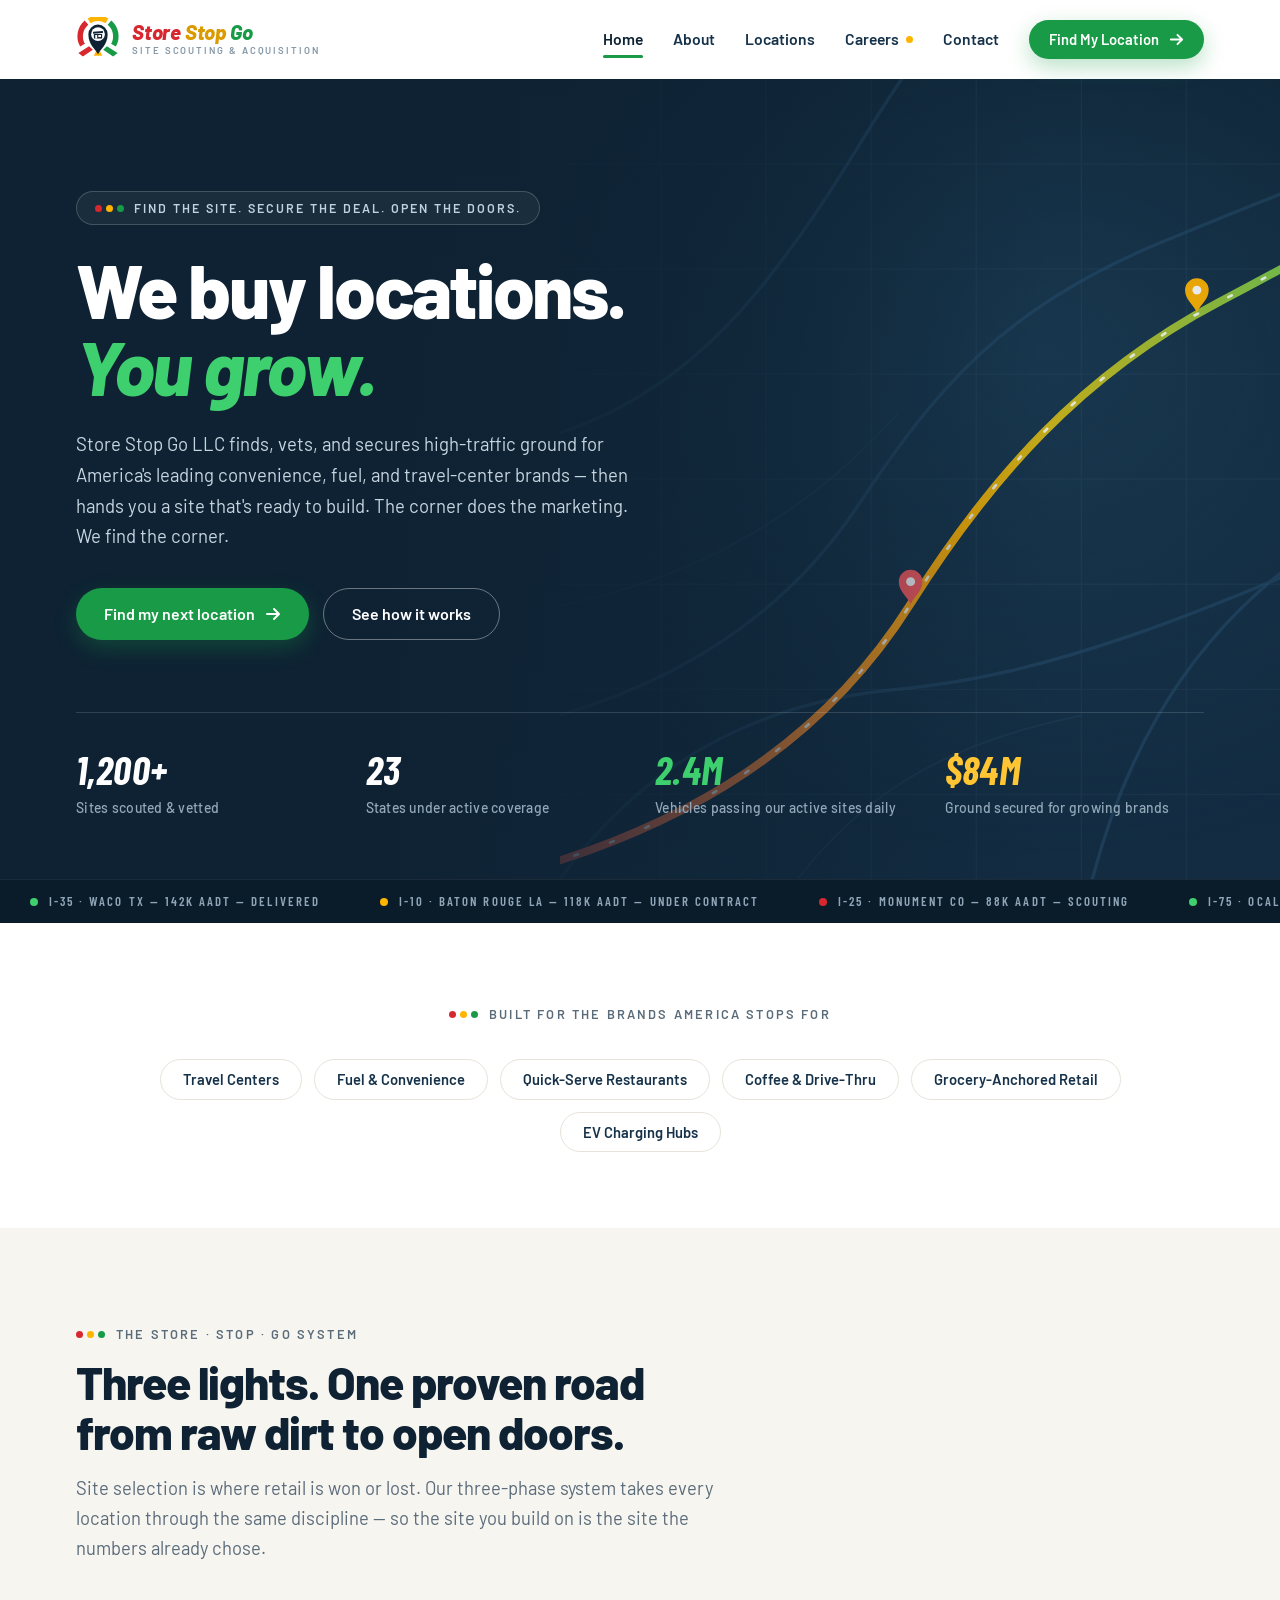
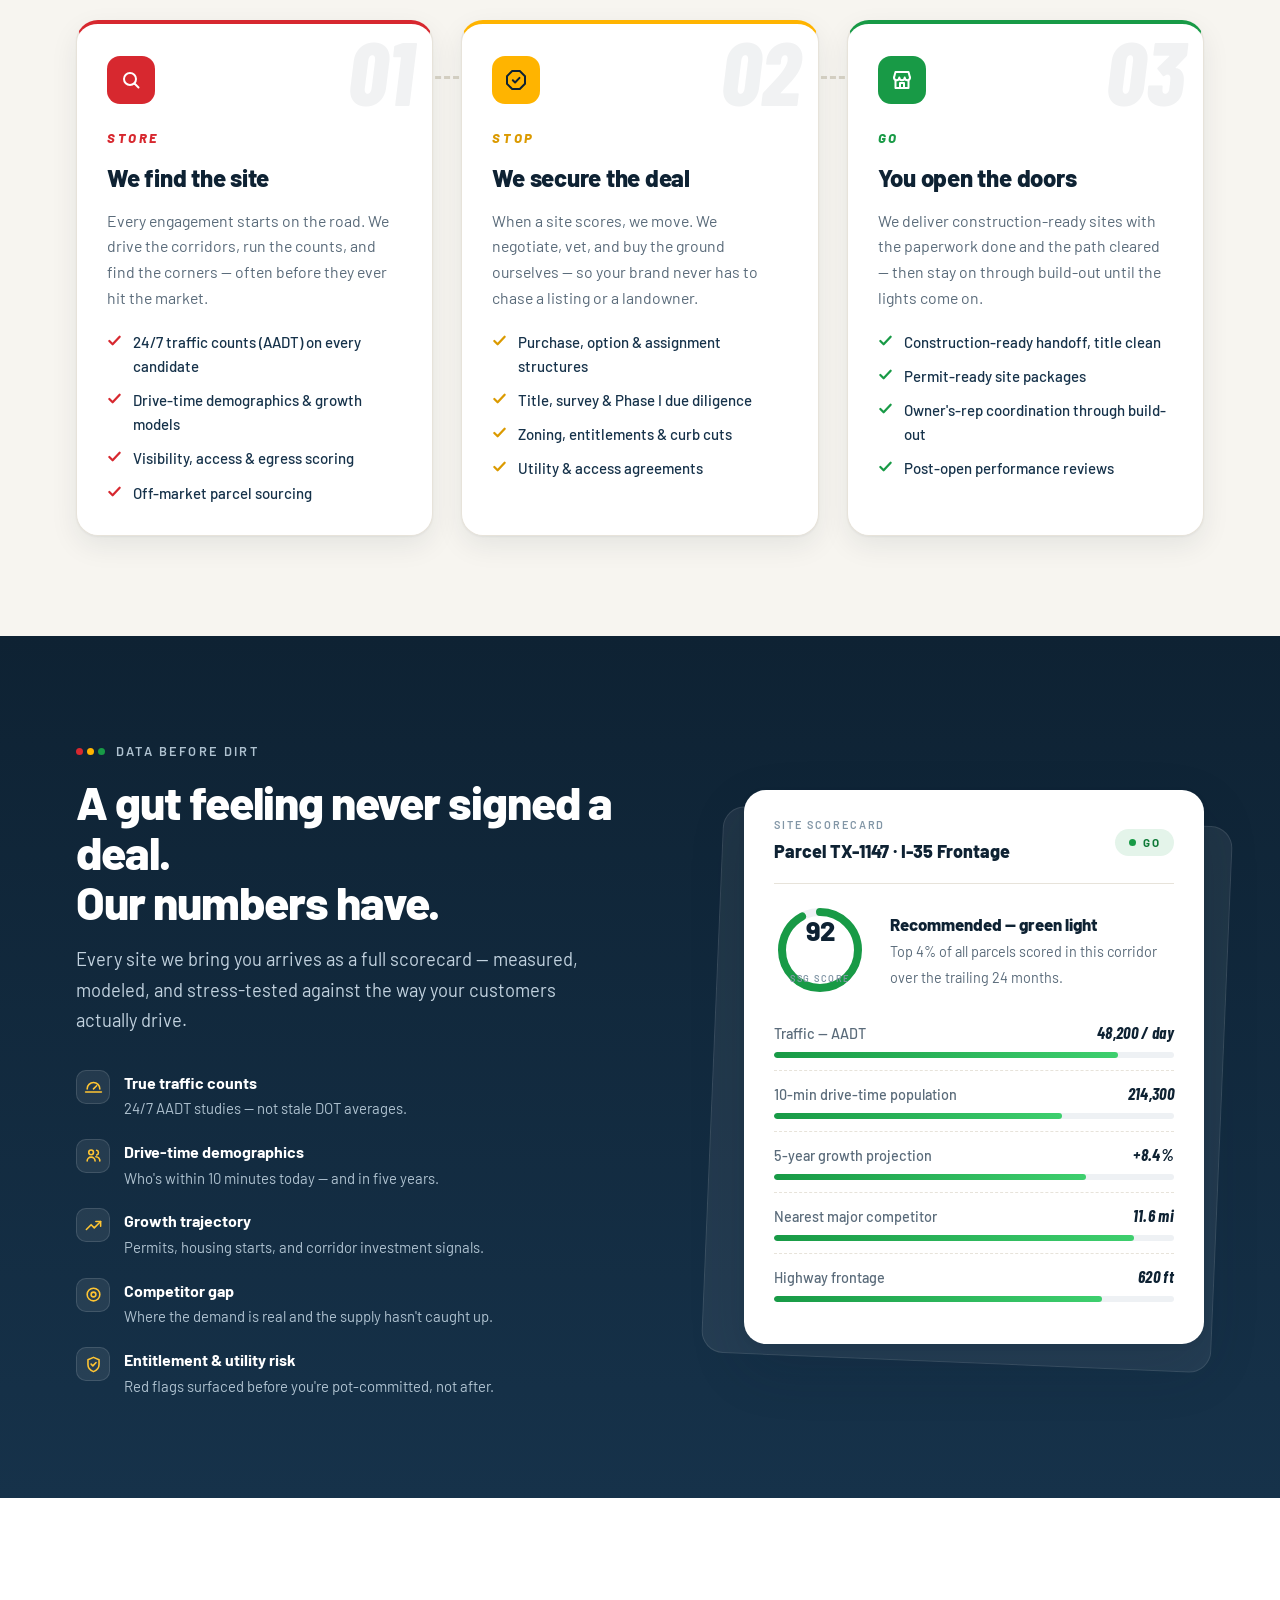
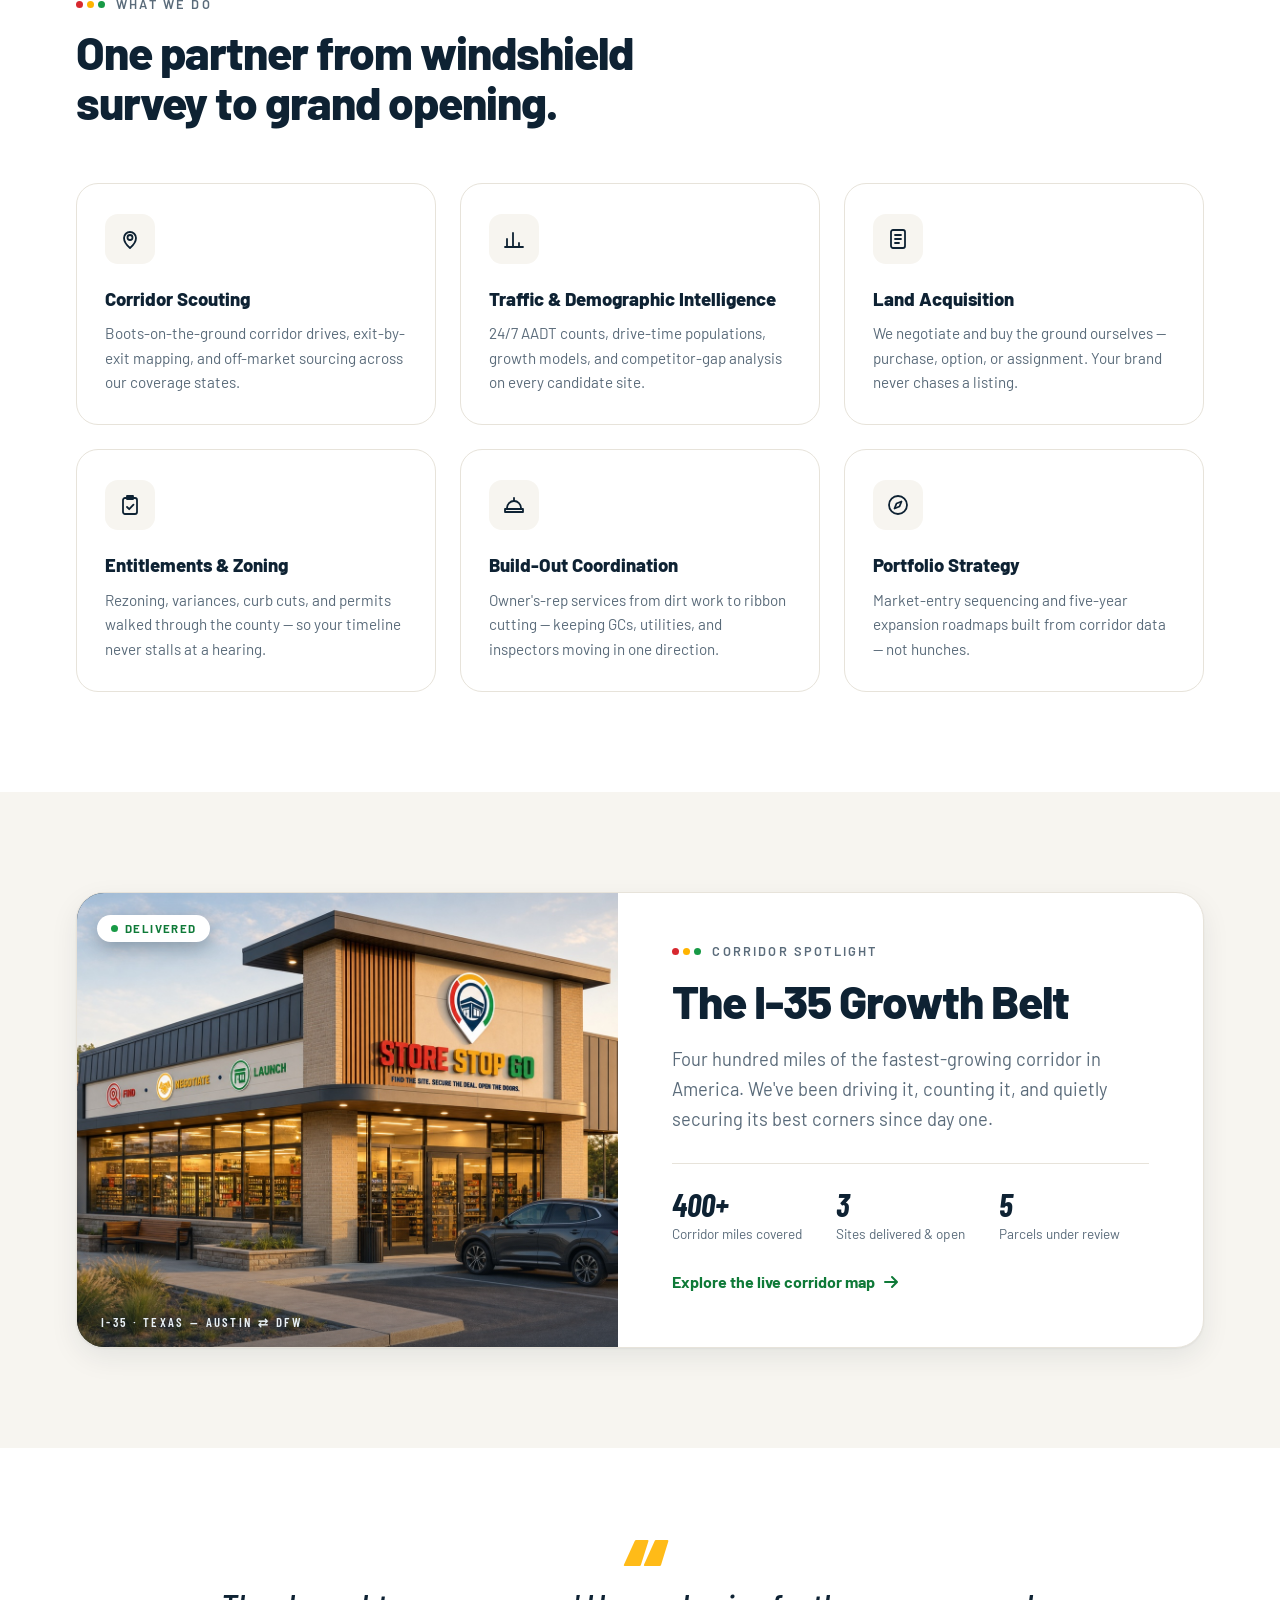
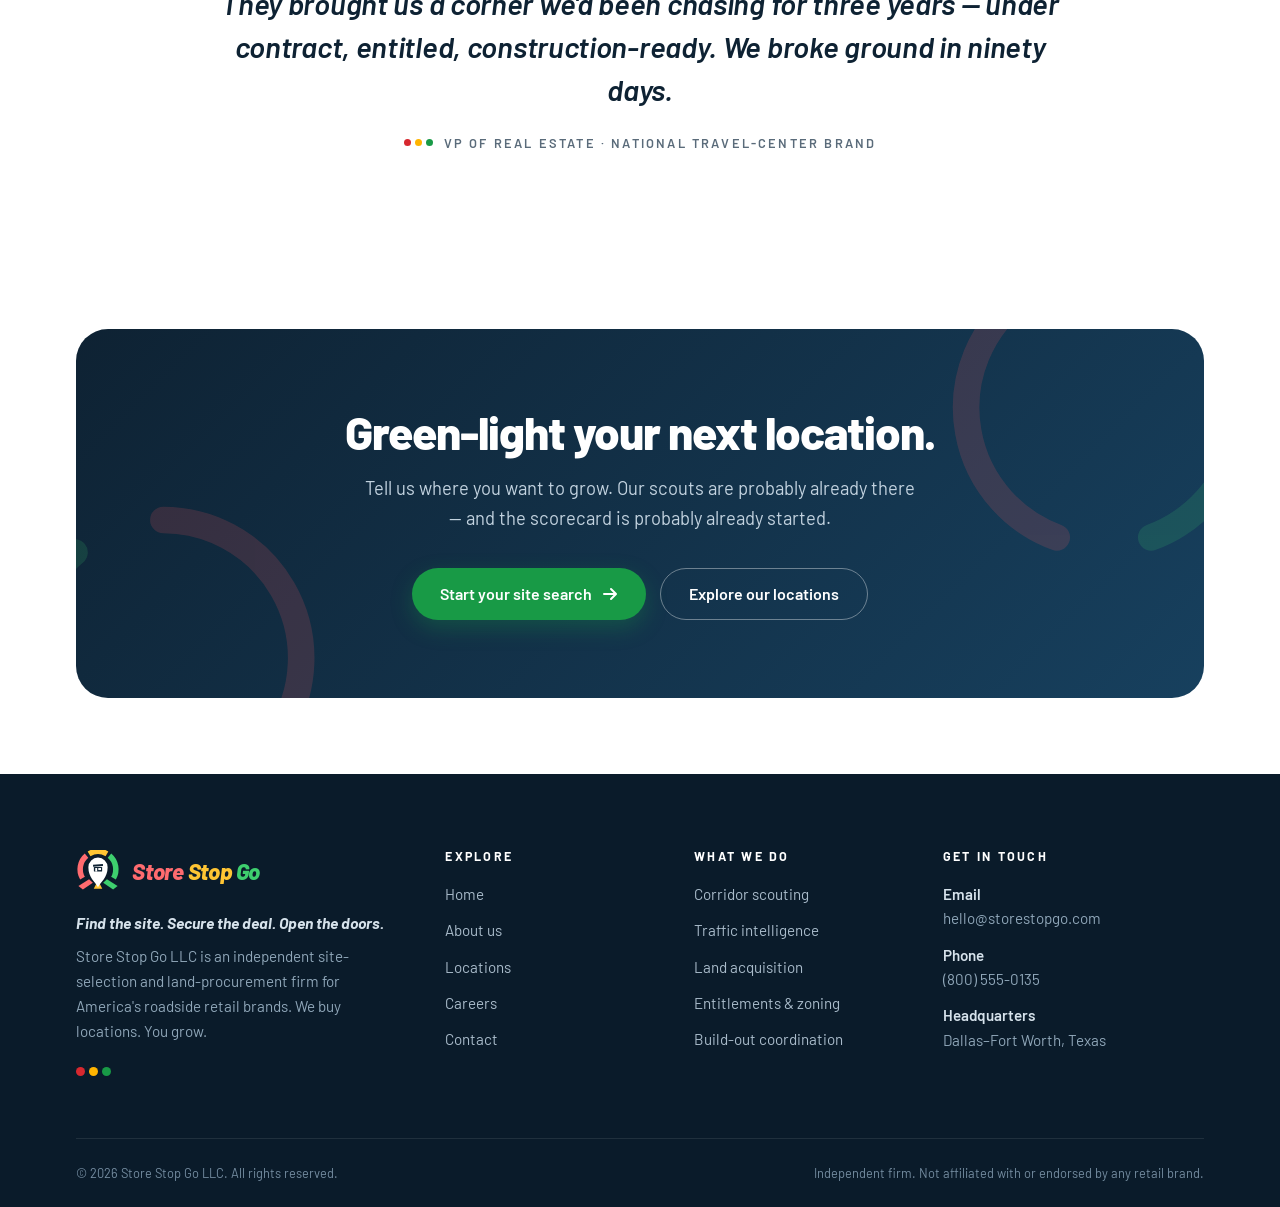
==== index.html @ 3fd63728 "Initial site: Store Stop Go LLC — five-page marketing site Landing, About, Careers, Locations (Leafl" ====
<!DOCTYPE html>
<html lang="en">
<head>
<meta charset="UTF-8">
<meta name="viewport" content="width=device-width, initial-scale=1.0">
<title>Store Stop Go LLC — We Buy Locations. You Grow.</title>
<meta name="description" content="Store Stop Go LLC is an independent site-selection and land-procurement firm for America's roadside retail brands. We scout corridors, count the traffic, secure the ground, and deliver locations ready to grow.">
<link rel="icon" href='data:image/svg+xml,<svg xmlns="http://www.w3.org/2000/svg" viewBox="0 0 64 64"><path d="M15.3 8.1A26 26 0 0 0 23.1 52.4" fill="none" stroke="%23D7282F" stroke-width="8" stroke-linecap="round"/><path d="M19 5.5A26 26 0 0 1 45 5.5" fill="none" stroke="%23FFB400" stroke-width="8" stroke-linecap="round"/><path d="M48.7 8.1A26 26 0 0 1 40.9 52.4" fill="none" stroke="%23189A46" stroke-width="8" stroke-linecap="round"/><path d="M32 56C27 47 18.5 40.5 18.5 27.5A13.5 13.5 0 1 1 45.5 27.5C45.5 40.5 37 47 32 56Z" fill="%230E2233"/></svg>'>
<link rel="apple-touch-icon" href="assets/apple-touch-icon.png">
<link rel="preconnect" href="https://fonts.googleapis.com">
<link rel="preconnect" href="https://fonts.gstatic.com" crossorigin>
<link href="https://fonts.googleapis.com/css2?family=Barlow:ital,wght@0,400;0,500;0,600;0,700;0,800;0,900;1,700;1,800&family=Barlow+Condensed:ital,wght@0,500;0,600;0,700;1,700;1,800&display=swap" rel="stylesheet">
<link rel="stylesheet" href="css/style.css">
<script src="js/main.js" defer></script>
</head>
<body>
<a class="skip" href="#main">Skip to content</a>

<header class="site-head">
  <div class="wrap nav">
    <a class="brand" href="index.html" aria-label="Store Stop Go LLC — home">
      <svg class="logo-mark" viewBox="0 0 64 64" aria-hidden="true">
        <path d="M3.5 52.5 19 42.5 24.5 47.8 10 57.5Z" fill="#D7282F"/>
        <path d="M25.8 56.5 32 44 38.2 56.5Z" fill="#FFB400"/>
        <path d="M60.5 52.5 45 42.5 39.5 47.8 54 57.5Z" fill="#189A46"/>
        <path d="M15.3 8.1A26 26 0 0 0 9.5 41" fill="none" stroke="#D7282F" stroke-width="8"/>
        <path d="M19 5.5A26 26 0 0 1 45 5.5" fill="none" stroke="#FFB400" stroke-width="8"/>
        <path d="M48.7 8.1A26 26 0 0 1 54.5 41" fill="none" stroke="#189A46" stroke-width="8"/>
        <path d="M32 54C28 46 18 40.5 18 25A14 14 0 1 1 46 25C46 40.5 36 46 32 54Z" fill="#0E2233"/>
        <circle cx="32" cy="25" r="10" fill="#fff"/>
        <path d="M24.8 21.6 39.2 20.2 39.2 23.2 24.8 24.4Z" fill="#0E2233"/>
        <rect x="26" y="24.8" width="12" height="6.4" rx=".8" fill="#0E2233"/>
        <rect x="28" y="26.2" width="2.8" height="5" fill="#fff"/>
        <rect x="32.4" y="26.2" width="4" height="3" fill="#fff"/>
      </svg>
      <span class="brand-name">
        <em><span class="w-store">Store</span> <span class="w-stop">Stop</span> <span class="w-go">Go</span></em>
        <small>Site Scouting &amp; Acquisition</small>
      </span>
    </a>
    <nav class="nav-links" aria-label="Primary">
      <a href="index.html" aria-current="page">Home</a>
      <a href="about.html">About</a>
      <a href="locations.html">Locations</a>
      <a href="careers.html">Careers<span class="dot-hiring" title="Now hiring"></span></a>
      <a href="contact.html">Contact</a>
    </nav>
    <a class="btn btn--sm nav-cta" href="contact.html">Find My Location
      <svg width="15" height="15" viewBox="0 0 16 16" fill="none" stroke="currentColor" stroke-width="2" stroke-linecap="round" stroke-linejoin="round" aria-hidden="true"><path d="M2 8h11M9 3l5 5-5 5"/></svg>
    </a>
    <button class="nav-burger" aria-label="Menu" aria-expanded="false"><span></span><span></span><span></span></button>
  </div>
</header>

<main id="main">

  <!-- ======================= HERO ======================= -->
  <section class="hero">
    <svg class="hero-art" viewBox="0 0 760 640" aria-hidden="true" preserveAspectRatio="xMidYMid slice">
      <defs>
        <linearGradient id="route" x1="0" y1="1" x2="1" y2="0">
          <stop offset="0" stop-color="#FF5A60"/><stop offset=".5" stop-color="#FFB400"/><stop offset="1" stop-color="#3ECF6E"/>
        </linearGradient>
        <radialGradient id="glow" cx=".6" cy=".35" r=".6">
          <stop offset="0" stop-color="#24506E" stop-opacity=".85"/><stop offset="1" stop-color="#24506E" stop-opacity="0"/>
        </radialGradient>
        <g id="hpin">
          <path d="M0 0C-3.2-6.4-9-9.8-9-17A9 9 0 1 1 9-17C9-9.8 3.2-6.4 0 0Z"/>
          <circle cx="0" cy="-17" r="3.4" fill="#fff"/>
        </g>
      </defs>
      <rect width="760" height="640" fill="url(#glow)" opacity=".55"/>
      <g opacity=".07" stroke="#7FA4C0" stroke-width="1" fill="none">
        <path d="M80 0V640M160 0V640M240 0V640M320 0V640M400 0V640M480 0V640M560 0V640M640 0V640M720 0V640"/>
        <path d="M0 80H760M0 160H760M0 240H760M0 320H760M0 400H760M0 480H760M0 560H760"/>
      </g>
      <g stroke="#2A5273" stroke-width="2.5" fill="none" opacity=".5">
        <path d="M-20 520C150 500 250 430 310 340S420 190 540 140S690 80 780 55"/>
        <path d="M60 660C130 540 230 490 340 480S560 430 780 330"/>
        <path d="M-20 300C90 300 170 255 235 175S320 40 370 -20"/>
        <path d="M480 660C505 540 555 450 640 385S740 300 780 250"/>
      </g>
      <g stroke="#24485F" stroke-width="1.4" fill="none" opacity=".4">
        <path d="M-20 430C150 420 260 360 340 270"/>
        <path d="M240 660C300 560 380 520 480 500"/>
      </g>
      <path d="M10 630C190 590 290 510 350 415S480 240 585 185S720 110 755 70" fill="none" stroke="url(#route)" stroke-width="6" stroke-linecap="round"/>
      <path d="M10 630C190 590 290 510 350 415S480 240 585 185S720 110 755 70" fill="none" stroke="#fff" stroke-width="2" stroke-linecap="round" stroke-dasharray="3 26" class="lane" opacity=".9"/>
      <use href="#hpin" transform="translate(350 415)" fill="#FF5A60"/>
      <use href="#hpin" transform="translate(568 193)" fill="#FFB400"/>
      <use href="#hpin" transform="translate(712 105)" fill="#3ECF6E"/>
      <circle cx="712" cy="88" r="16" fill="none" stroke="#3ECF6E" stroke-width="2" class="pulse-ring" style="transform-box:fill-box;transform-origin:center"/>
    </svg>
    <div class="wrap">
      <div class="hero-copy">
        <span class="hero-badge"><span class="tri" aria-hidden="true"><i></i><i></i><i></i></span>Find the site. Secure the deal. Open the doors.</span>
        <h1 class="h1">We buy locations.<br><span class="h1-go">You grow.</span></h1>
        <p class="hero-sub">Store Stop Go LLC finds, vets, and secures high-traffic ground for America's leading convenience, fuel, and travel-center brands — then hands you a site that's ready to build. The corner does the marketing. We find the corner.</p>
        <div class="hero-ctas">
          <a class="btn" href="contact.html">Find my next location
            <svg width="16" height="16" viewBox="0 0 16 16" fill="none" stroke="currentColor" stroke-width="2" stroke-linecap="round" stroke-linejoin="round" aria-hidden="true"><path d="M2 8h11M9 3l5 5-5 5"/></svg>
          </a>
          <a class="btn btn--ghost-light" href="#how">See how it works</a>
        </div>
      </div>
      <div class="hero-stats">
        <div class="stat"><b data-count="1200" data-suffix="+">0</b><span>Sites scouted &amp; vetted</span></div>
        <div class="stat"><b data-count="23">0</b><span>States under active coverage</span></div>
        <div class="stat stat--g"><b data-count="2.4" data-dec="1" data-suffix="M">0</b><span>Vehicles passing our active sites daily</span></div>
        <div class="stat stat--a"><b data-count="84" data-prefix="$" data-suffix="M">0</b><span>Ground secured for growing brands</span></div>
      </div>
    </div>
  </section>

  <!-- ======================= TICKER ======================= -->
  <div class="ticker" aria-hidden="true">
    <div class="ticker-track">
      <span class="tick"><i class="g"></i>I-35 · Waco TX — 142K AADT — Delivered</span>
      <span class="tick"><i class="a"></i>I-10 · Baton Rouge LA — 118K AADT — Under contract</span>
      <span class="tick"><i class="r"></i>I-25 · Monument CO — 88K AADT — Scouting</span>
      <span class="tick"><i class="g"></i>I-75 · Ocala FL — 96K AADT — Delivered</span>
      <span class="tick"><i class="a"></i>I-40 · Crossville TN — 46K AADT — Under contract</span>
      <span class="tick"><i class="r"></i>I-44 · Springfield MO — 62K AADT — Scouting</span>
      <span class="tick"><i class="a"></i>I-65 · Athens AL — 74K AADT — Under contract</span>
      <span class="tick"><i class="r"></i>I-35 · Ardmore OK — 51K AADT — Scouting</span>
      <span class="tick"><i class="g"></i>I-35 · Waco TX — 142K AADT — Delivered</span>
      <span class="tick"><i class="a"></i>I-10 · Baton Rouge LA — 118K AADT — Under contract</span>
      <span class="tick"><i class="r"></i>I-25 · Monument CO — 88K AADT — Scouting</span>
      <span class="tick"><i class="g"></i>I-75 · Ocala FL — 96K AADT — Delivered</span>
      <span class="tick"><i class="a"></i>I-40 · Crossville TN — 46K AADT — Under contract</span>
      <span class="tick"><i class="r"></i>I-44 · Springfield MO — 62K AADT — Scouting</span>
      <span class="tick"><i class="a"></i>I-65 · Athens AL — 74K AADT — Under contract</span>
      <span class="tick"><i class="r"></i>I-35 · Ardmore OK — 51K AADT — Scouting</span>
    </div>
  </div>

  <!-- ======================= CATEGORIES ======================= -->
  <section class="sec sec--tight">
    <div class="wrap center reveal">
      <span class="eyebrow"><span class="tri" aria-hidden="true"><i></i><i></i><i></i></span>Built for the brands America stops for</span>
      <div class="cats">
        <span class="cat">Travel Centers</span>
        <span class="cat">Fuel &amp; Convenience</span>
        <span class="cat">Quick-Serve Restaurants</span>
        <span class="cat">Coffee &amp; Drive-Thru</span>
        <span class="cat">Grocery-Anchored Retail</span>
        <span class="cat">EV Charging Hubs</span>
      </div>
    </div>
  </section>

  <!-- ======================= STORE / STOP / GO ======================= -->
  <section class="sec sec--bone" id="how">
    <div class="wrap">
      <div class="sec-head reveal">
        <span class="eyebrow"><span class="tri" aria-hidden="true"><i></i><i></i><i></i></span>The Store · Stop · Go system</span>
        <h2 class="h2">Three lights. One proven road<br>from raw dirt to open doors.</h2>
        <p class="lead">Site selection is where retail is won or lost. Our three-phase system takes every location through the same discipline — so the site you build on is the site the numbers already chose.</p>
      </div>
      <div class="steps">
        <article class="step step--store reveal" data-n="01">
          <span class="step-light" aria-hidden="true">
            <svg width="24" height="24" viewBox="0 0 24 24" fill="none" stroke="currentColor" stroke-width="2" stroke-linecap="round" stroke-linejoin="round"><circle cx="11" cy="11" r="6"/><path d="m15.5 15.5 4 4"/></svg>
          </span>
          <span class="step-word">Store</span>
          <h3 class="h3">We find the site</h3>
          <p>Every engagement starts on the road. We drive the corridors, run the counts, and find the corners — often before they ever hit the market.</p>
          <ul>
            <li><svg width="15" height="15" viewBox="0 0 16 16" fill="none" stroke="currentColor" stroke-width="2.4" stroke-linecap="round" stroke-linejoin="round" aria-hidden="true"><path d="m2.5 8.5 3.5 3.5L13.5 4"/></svg>24/7 traffic counts (AADT) on every candidate</li>
            <li><svg width="15" height="15" viewBox="0 0 16 16" fill="none" stroke="currentColor" stroke-width="2.4" stroke-linecap="round" stroke-linejoin="round" aria-hidden="true"><path d="m2.5 8.5 3.5 3.5L13.5 4"/></svg>Drive-time demographics &amp; growth models</li>
            <li><svg width="15" height="15" viewBox="0 0 16 16" fill="none" stroke="currentColor" stroke-width="2.4" stroke-linecap="round" stroke-linejoin="round" aria-hidden="true"><path d="m2.5 8.5 3.5 3.5L13.5 4"/></svg>Visibility, access &amp; egress scoring</li>
            <li><svg width="15" height="15" viewBox="0 0 16 16" fill="none" stroke="currentColor" stroke-width="2.4" stroke-linecap="round" stroke-linejoin="round" aria-hidden="true"><path d="m2.5 8.5 3.5 3.5L13.5 4"/></svg>Off-market parcel sourcing</li>
          </ul>
        </article>
        <article class="step step--stop reveal" style="--d:.12s" data-n="02">
          <span class="step-light" aria-hidden="true">
            <svg width="24" height="24" viewBox="0 0 24 24" fill="none" stroke="currentColor" stroke-width="2" stroke-linecap="round" stroke-linejoin="round"><path d="M8.2 3h7.6L21 8.2v7.6L15.8 21H8.2L3 15.8V8.2z"/><path d="m8.8 12.2 2.3 2.3 4.4-4.6"/></svg>
          </span>
          <span class="step-word">Stop</span>
          <h3 class="h3">We secure the deal</h3>
          <p>When a site scores, we move. We negotiate, vet, and buy the ground ourselves — so your brand never has to chase a listing or a landowner.</p>
          <ul>
            <li><svg width="15" height="15" viewBox="0 0 16 16" fill="none" stroke="currentColor" stroke-width="2.4" stroke-linecap="round" stroke-linejoin="round" aria-hidden="true"><path d="m2.5 8.5 3.5 3.5L13.5 4"/></svg>Purchase, option &amp; assignment structures</li>
            <li><svg width="15" height="15" viewBox="0 0 16 16" fill="none" stroke="currentColor" stroke-width="2.4" stroke-linecap="round" stroke-linejoin="round" aria-hidden="true"><path d="m2.5 8.5 3.5 3.5L13.5 4"/></svg>Title, survey &amp; Phase I due diligence</li>
            <li><svg width="15" height="15" viewBox="0 0 16 16" fill="none" stroke="currentColor" stroke-width="2.4" stroke-linecap="round" stroke-linejoin="round" aria-hidden="true"><path d="m2.5 8.5 3.5 3.5L13.5 4"/></svg>Zoning, entitlements &amp; curb cuts</li>
            <li><svg width="15" height="15" viewBox="0 0 16 16" fill="none" stroke="currentColor" stroke-width="2.4" stroke-linecap="round" stroke-linejoin="round" aria-hidden="true"><path d="m2.5 8.5 3.5 3.5L13.5 4"/></svg>Utility &amp; access agreements</li>
          </ul>
        </article>
        <article class="step step--go reveal" style="--d:.24s" data-n="03">
          <span class="step-light" aria-hidden="true">
            <svg width="24" height="24" viewBox="0 0 24 24" fill="none" stroke="currentColor" stroke-width="2" stroke-linecap="round" stroke-linejoin="round"><path d="M4 9.5 5.5 4h13L20 9.5"/><path d="M4 9.5a2.65 2.65 0 0 0 5.3 0 2.65 2.65 0 0 0 5.4 0 2.65 2.65 0 0 0 5.3 0"/><path d="M5.5 13v7h13v-7"/><path d="M10 20v-5h4v5"/></svg>
          </span>
          <span class="step-word">Go</span>
          <h3 class="h3">You open the doors</h3>
          <p>We deliver construction-ready sites with the paperwork done and the path cleared — then stay on through build-out until the lights come on.</p>
          <ul>
            <li><svg width="15" height="15" viewBox="0 0 16 16" fill="none" stroke="currentColor" stroke-width="2.4" stroke-linecap="round" stroke-linejoin="round" aria-hidden="true"><path d="m2.5 8.5 3.5 3.5L13.5 4"/></svg>Construction-ready handoff, title clean</li>
            <li><svg width="15" height="15" viewBox="0 0 16 16" fill="none" stroke="currentColor" stroke-width="2.4" stroke-linecap="round" stroke-linejoin="round" aria-hidden="true"><path d="m2.5 8.5 3.5 3.5L13.5 4"/></svg>Permit-ready site packages</li>
            <li><svg width="15" height="15" viewBox="0 0 16 16" fill="none" stroke="currentColor" stroke-width="2.4" stroke-linecap="round" stroke-linejoin="round" aria-hidden="true"><path d="m2.5 8.5 3.5 3.5L13.5 4"/></svg>Owner's-rep coordination through build-out</li>
            <li><svg width="15" height="15" viewBox="0 0 16 16" fill="none" stroke="currentColor" stroke-width="2.4" stroke-linecap="round" stroke-linejoin="round" aria-hidden="true"><path d="m2.5 8.5 3.5 3.5L13.5 4"/></svg>Post-open performance reviews</li>
          </ul>
        </article>
      </div>
    </div>
  </section>

  <!-- ======================= DATA ======================= -->
  <section class="sec sec--dark" id="data">
    <div class="wrap data-grid">
      <div class="reveal">
        <span class="eyebrow eyebrow--light"><span class="tri" aria-hidden="true"><i></i><i></i><i></i></span>Data before dirt</span>
        <h2 class="h2" style="margin-top:16px">A gut feeling never signed a deal.<br>Our numbers have.</h2>
        <p class="lead" style="margin-top:18px">Every site we bring you arrives as a full scorecard — measured, modeled, and stress-tested against the way your customers actually drive.</p>
        <ul class="data-points">
          <li><span class="dp-dot" aria-hidden="true"><svg width="19" height="19" viewBox="0 0 24 24" fill="none" stroke="#FFC533" stroke-width="2" stroke-linecap="round" stroke-linejoin="round"><path d="M4 15a8 8 0 0 1 16 0"/><path d="m12 15 4-4"/><path d="M2 19h20"/></svg></span><div><b>True traffic counts</b><span>24/7 AADT studies — not stale DOT averages.</span></div></li>
          <li><span class="dp-dot" aria-hidden="true"><svg width="19" height="19" viewBox="0 0 24 24" fill="none" stroke="#FFC533" stroke-width="2" stroke-linecap="round" stroke-linejoin="round"><circle cx="9" cy="8" r="3"/><path d="M4 19a5 5 0 0 1 10 0"/><path d="M16 5.5a3 3 0 0 1 0 5.8M15 13.5a5 5 0 0 1 5 5.5"/></svg></span><div><b>Drive-time demographics</b><span>Who's within 10 minutes today — and in five years.</span></div></li>
          <li><span class="dp-dot" aria-hidden="true"><svg width="19" height="19" viewBox="0 0 24 24" fill="none" stroke="#FFC533" stroke-width="2" stroke-linecap="round" stroke-linejoin="round"><path d="m3 17 6-6 4 4 8-8"/><path d="M15 7h6v6"/></svg></span><div><b>Growth trajectory</b><span>Permits, housing starts, and corridor investment signals.</span></div></li>
          <li><span class="dp-dot" aria-hidden="true"><svg width="19" height="19" viewBox="0 0 24 24" fill="none" stroke="#FFC533" stroke-width="2" stroke-linecap="round" stroke-linejoin="round"><circle cx="12" cy="12" r="8"/><circle cx="12" cy="12" r="3"/></svg></span><div><b>Competitor gap</b><span>Where the demand is real and the supply hasn't caught up.</span></div></li>
          <li><span class="dp-dot" aria-hidden="true"><svg width="19" height="19" viewBox="0 0 24 24" fill="none" stroke="#FFC533" stroke-width="2" stroke-linecap="round" stroke-linejoin="round"><path d="M12 3l7 3v6c0 4.5-3 7.5-7 9-4-1.5-7-4.5-7-9V6z"/><path d="m9 11.5 2.2 2.2 4-4.2"/></svg></span><div><b>Entitlement &amp; utility risk</b><span>Red flags surfaced before you're pot-committed, not after.</span></div></li>
        </ul>
      </div>
      <div class="score-stack reveal" style="--d:.15s">
        <div class="score-back" aria-hidden="true"></div>
        <article class="score-card" aria-label="Sample site scorecard">
          <div class="score-head">
            <div><small>Site Scorecard</small><strong>Parcel TX-1147 · I-35 Frontage</strong></div>
            <span class="chip chip--go"><i></i>Go</span>
          </div>
          <div class="score-body">
            <div class="score-ring" aria-hidden="true">
              <svg viewBox="0 0 92 92">
                <circle cx="46" cy="46" r="38" fill="none" stroke="#EEF1F4" stroke-width="8"/>
                <circle cx="46" cy="46" r="38" fill="none" stroke="#189A46" stroke-width="8" stroke-linecap="round" stroke-dasharray="238.8" stroke-dashoffset="19.1" transform="rotate(-90 46 46)"/>
              </svg>
              <span class="score-num">92<small>SSG SCORE</small></span>
            </div>
            <div class="score-verdict">
              <b>Recommended — green light</b>
              <span>Top 4% of all parcels scored in this corridor over the trailing 24 months.</span>
            </div>
          </div>
          <div class="metrics">
            <div class="metric"><span>Traffic — AADT</span><b>48,200 / day</b><span class="bar" aria-hidden="true"><i style="--w:86%"></i></span></div>
            <div class="metric"><span>10-min drive-time population</span><b>214,300</b><span class="bar" aria-hidden="true"><i style="--w:72%"></i></span></div>
            <div class="metric"><span>5-year growth projection</span><b>+8.4%</b><span class="bar" aria-hidden="true"><i style="--w:78%"></i></span></div>
            <div class="metric"><span>Nearest major competitor</span><b>11.6 mi</b><span class="bar" aria-hidden="true"><i style="--w:90%"></i></span></div>
            <div class="metric"><span>Highway frontage</span><b>620 ft</b><span class="bar" aria-hidden="true"><i style="--w:82%"></i></span></div>
          </div>
        </article>
      </div>
    </div>
  </section>

  <!-- ======================= SERVICES ======================= -->
  <section class="sec" id="services">
    <div class="wrap">
      <div class="sec-head reveal">
        <span class="eyebrow"><span class="tri" aria-hidden="true"><i></i><i></i><i></i></span>What we do</span>
        <h2 class="h2">One partner from windshield<br>survey to grand opening.</h2>
      </div>
      <div class="svc-grid">
        <article class="svc reveal">
          <span class="svc-ico" aria-hidden="true"><svg width="24" height="24" viewBox="0 0 24 24" fill="none" stroke="currentColor" stroke-width="1.8" stroke-linecap="round" stroke-linejoin="round"><path d="M12 21s-6-5.1-6-10a6 6 0 1 1 12 0c0 4.9-6 10-6 10Z"/><circle cx="12" cy="10.5" r="2.5"/></svg></span>
          <h3>Corridor Scouting</h3>
          <p>Boots-on-the-ground corridor drives, exit-by-exit mapping, and off-market sourcing across our coverage states.</p>
        </article>
        <article class="svc reveal" style="--d:.08s">
          <span class="svc-ico" aria-hidden="true"><svg width="24" height="24" viewBox="0 0 24 24" fill="none" stroke="currentColor" stroke-width="1.8" stroke-linecap="round" stroke-linejoin="round"><path d="M5 20v-8M11 20V6M17 20v-4"/><path d="M3 20h18"/></svg></span>
          <h3>Traffic &amp; Demographic Intelligence</h3>
          <p>24/7 AADT counts, drive-time populations, growth models, and competitor-gap analysis on every candidate site.</p>
        </article>
        <article class="svc reveal" style="--d:.16s">
          <span class="svc-ico" aria-hidden="true"><svg width="24" height="24" viewBox="0 0 24 24" fill="none" stroke="currentColor" stroke-width="1.8" stroke-linecap="round" stroke-linejoin="round"><rect x="5" y="3" width="14" height="18" rx="2"/><path d="M9 8h6M9 12h6M9 16h4"/></svg></span>
          <h3>Land Acquisition</h3>
          <p>We negotiate and buy the ground ourselves — purchase, option, or assignment. Your brand never chases a listing.</p>
        </article>
        <article class="svc reveal">
          <span class="svc-ico" aria-hidden="true"><svg width="24" height="24" viewBox="0 0 24 24" fill="none" stroke="currentColor" stroke-width="1.8" stroke-linecap="round" stroke-linejoin="round"><path d="M9 3h6v3H9z"/><rect x="5" y="5" width="14" height="16" rx="2"/><path d="m9 14 2.2 2.2 4.3-4.6"/></svg></span>
          <h3>Entitlements &amp; Zoning</h3>
          <p>Rezoning, variances, curb cuts, and permits walked through the county — so your timeline never stalls at a hearing.</p>
        </article>
        <article class="svc reveal" style="--d:.08s">
          <span class="svc-ico" aria-hidden="true"><svg width="24" height="24" viewBox="0 0 24 24" fill="none" stroke="currentColor" stroke-width="1.8" stroke-linecap="round" stroke-linejoin="round"><path d="M5 16v-1a7 7 0 0 1 14 0v1"/><path d="M12 8V5"/><path d="M3 19h18v-3H3z"/></svg></span>
          <h3>Build-Out Coordination</h3>
          <p>Owner's-rep services from dirt work to ribbon cutting — keeping GCs, utilities, and inspectors moving in one direction.</p>
        </article>
        <article class="svc reveal" style="--d:.16s">
          <span class="svc-ico" aria-hidden="true"><svg width="24" height="24" viewBox="0 0 24 24" fill="none" stroke="currentColor" stroke-width="1.8" stroke-linecap="round" stroke-linejoin="round"><circle cx="12" cy="12" r="9"/><path d="m15.5 8.5-2 5-5 2 2-5z"/></svg></span>
          <h3>Portfolio Strategy</h3>
          <p>Market-entry sequencing and five-year expansion roadmaps built from corridor data — not hunches.</p>
        </article>
      </div>
    </div>
  </section>

  <!-- ======================= SPOTLIGHT ======================= -->
  <section class="sec sec--bone" id="spotlight">
    <div class="wrap">
      <div class="spot reveal">
        <div class="spot-map spot-map--photo">
          <img src="assets/storefront-flagship.jpg" alt="Modern flagship convenience store at golden hour, delivered under the Store Stop Go program" loading="lazy">
          <span class="spot-tag"><span class="chip chip--go"><i></i>Delivered</span></span>
          <span class="spot-cap">I-35 · Texas — Austin ⇄ DFW</span>
        </div>
        <div class="spot-body">
          <span class="eyebrow"><span class="tri" aria-hidden="true"><i></i><i></i><i></i></span>Corridor spotlight</span>
          <h2 class="h2">The I-35 Growth Belt</h2>
          <p class="lead">Four hundred miles of the fastest-growing corridor in America. We've been driving it, counting it, and quietly securing its best corners since day one.</p>
          <div class="spot-stats">
            <div><b>400+</b><span>Corridor miles covered</span></div>
            <div><b>3</b><span>Sites delivered &amp; open</span></div>
            <div><b>5</b><span>Parcels under review</span></div>
          </div>
          <a class="link-more" href="locations.html">Explore the live corridor map
            <svg width="16" height="16" viewBox="0 0 16 16" fill="none" stroke="currentColor" stroke-width="2" stroke-linecap="round" stroke-linejoin="round" aria-hidden="true"><path d="M2 8h11M9 3l5 5-5 5"/></svg>
          </a>
        </div>
      </div>
    </div>
  </section>

  <!-- ======================= QUOTE ======================= -->
  <section class="sec">
    <div class="wrap">
      <figure class="quote reveal">
        <blockquote>They brought us a corner we'd been chasing for three years — under contract, entitled, construction-ready. We broke ground in ninety days.</blockquote>
        <figcaption class="eyebrow" style="justify-content:center"><span class="tri" aria-hidden="true"><i></i><i></i><i></i></span>VP of Real Estate · National travel-center brand</figcaption>
      </figure>
    </div>
  </section>

  <!-- ======================= CTA ======================= -->
  <section class="sec--tight">
    <div class="wrap">
      <div class="cta-band reveal">
        <svg class="arc-deco" viewBox="0 0 64 64" aria-hidden="true">
          <path d="M15.3 8.1A26 26 0 0 0 23.1 52.4" fill="none" stroke="#FF5A60" stroke-width="5" stroke-linecap="round"/>
          <path d="M19 5.5A26 26 0 0 1 45 5.5" fill="none" stroke="#FFB400" stroke-width="5" stroke-linecap="round"/>
          <path d="M48.7 8.1A26 26 0 0 1 40.9 52.4" fill="none" stroke="#3ECF6E" stroke-width="5" stroke-linecap="round"/>
        </svg>
        <svg class="arc-deco arc-deco--l" viewBox="0 0 64 64" aria-hidden="true">
          <path d="M15.3 8.1A26 26 0 0 0 23.1 52.4" fill="none" stroke="#FF5A60" stroke-width="5" stroke-linecap="round"/>
          <path d="M19 5.5A26 26 0 0 1 45 5.5" fill="none" stroke="#FFB400" stroke-width="5" stroke-linecap="round"/>
          <path d="M48.7 8.1A26 26 0 0 1 40.9 52.4" fill="none" stroke="#3ECF6E" stroke-width="5" stroke-linecap="round"/>
        </svg>
        <h2 class="h2">Green-light your next location.</h2>
        <p class="lead">Tell us where you want to grow. Our scouts are probably already there — and the scorecard is probably already started.</p>
        <div class="cta-ctas">
          <a class="btn" href="contact.html">Start your site search
            <svg width="16" height="16" viewBox="0 0 16 16" fill="none" stroke="currentColor" stroke-width="2" stroke-linecap="round" stroke-linejoin="round" aria-hidden="true"><path d="M2 8h11M9 3l5 5-5 5"/></svg>
          </a>
          <a class="btn btn--ghost-light" href="locations.html">Explore our locations</a>
        </div>
      </div>
    </div>
  </section>
</main>

<!-- ======================= FOOTER ======================= -->
<footer class="site-foot">
  <div class="wrap">
    <div class="foot-grid">
      <div class="foot-brand">
        <a class="brand" href="index.html" aria-label="Store Stop Go LLC — home">
          <svg class="logo-mark" viewBox="0 0 64 64" aria-hidden="true">
            <path d="M3.5 52.5 19 42.5 24.5 47.8 10 57.5Z" fill="#FF6B6F"/>
            <path d="M25.8 56.5 32 44 38.2 56.5Z" fill="#FFC533"/>
            <path d="M60.5 52.5 45 42.5 39.5 47.8 54 57.5Z" fill="#3ECF6E"/>
            <path d="M15.3 8.1A26 26 0 0 0 9.5 41" fill="none" stroke="#FF6B6F" stroke-width="8"/>
            <path d="M19 5.5A26 26 0 0 1 45 5.5" fill="none" stroke="#FFC533" stroke-width="8"/>
            <path d="M48.7 8.1A26 26 0 0 1 54.5 41" fill="none" stroke="#3ECF6E" stroke-width="8"/>
            <path d="M32 54C28 46 18 40.5 18 25A14 14 0 1 1 46 25C46 40.5 36 46 32 54Z" fill="#fff"/>
            <path d="M24.8 21.6 39.2 20.2 39.2 23.2 24.8 24.4Z" fill="#0E2233"/>
            <rect x="26" y="24.8" width="12" height="6.4" rx=".8" fill="#0E2233"/>
            <rect x="28" y="26.2" width="2.8" height="5" fill="#fff"/>
            <rect x="32.4" y="26.2" width="4" height="3" fill="#fff"/>
          </svg>
          <span class="brand-name">
            <em><span class="w-store">Store</span> <span class="w-stop">Stop</span> <span class="w-go">Go</span></em>
          </span>
        </a>
        <span class="foot-tag">Find the site. Secure the deal. Open the doors.</span>
        <p>Store Stop Go LLC is an independent site-selection and land-procurement firm for America's roadside retail brands. We buy locations. You grow.</p>
        <span class="tri" aria-hidden="true"><i></i><i></i><i></i></span>
      </div>
      <div>
        <h4>Explore</h4>
        <ul>
          <li><a href="index.html">Home</a></li>
          <li><a href="about.html">About us</a></li>
          <li><a href="locations.html">Locations</a></li>
          <li><a href="careers.html">Careers</a></li>
          <li><a href="contact.html">Contact</a></li>
        </ul>
      </div>
      <div>
        <h4>What we do</h4>
        <ul>
          <li><a href="index.html#services">Corridor scouting</a></li>
          <li><a href="index.html#services">Traffic intelligence</a></li>
          <li><a href="index.html#services">Land acquisition</a></li>
          <li><a href="index.html#services">Entitlements &amp; zoning</a></li>
          <li><a href="index.html#services">Build-out coordination</a></li>
        </ul>
      </div>
      <div>
        <h4>Get in touch</h4>
        <ul class="foot-contact">
          <li><span><b>Email</b><br><a href="mailto:hello@storestopgo.com">hello@storestopgo.com</a></span></li>
          <li><span><b>Phone</b><br><a href="tel:+18005550135">(800) 555-0135</a></span></li>
          <li><span><b>Headquarters</b><br>Dallas–Fort Worth, Texas</span></li>
        </ul>
      </div>
    </div>
    <div class="foot-bar">
      <span>© <span id="yr">2026</span> Store Stop Go LLC. All rights reserved.</span>
      <span>Independent firm. Not affiliated with or endorsed by any retail brand.</span>
    </div>
  </div>
</footer>
</body>
</html>
---- css/style.css ----
/* ============================================================
   STORE STOP GO LLC — storestopgo.com
   Design system: "Traffic Light" — Store (red) / Stop (amber) / Go (green)
   Type: Barlow + Barlow Condensed (US highway-signage DNA)
   ============================================================ */

:root{
  --ink:#0E2233;
  --ink-2:#16324A;
  --ink-3:#1E4258;
  --navy-deep:#0A1B2A;
  --paper:#FFFFFF;
  --bone:#F7F5F0;
  --bone-2:#FCFBF8;
  --line:#E7E3DA;
  --line-2:#D8D3C6;
  --muted:#5A6B7A;
  --muted-2:#8296A6;
  --red:#D7282F;
  --red-d:#B21F26;
  --red-t:#FBEAEA;
  --amber:#FFB400;
  --amber-d:#DB9A00;
  --amber-t:#FFF4D6;
  --green:#189A46;
  --green-d:#0F7A38;
  --green-b:#3ECF6E;
  --green-t:#E4F4EA;
  --radius:14px;
  --radius-lg:22px;
  --shadow-1:0 1px 2px rgba(14,34,51,.05),0 10px 28px rgba(14,34,51,.08);
  --shadow-2:0 2px 6px rgba(14,34,51,.08),0 24px 56px rgba(14,34,51,.16);
  --font:'Barlow',-apple-system,'Segoe UI',system-ui,sans-serif;
  --font-cond:'Barlow Condensed',var(--font);
  --wrap:1180px;
}

*,*::before,*::after{box-sizing:border-box;margin:0;padding:0}
html{scroll-behavior:smooth}
body{font:400 1rem/1.6 var(--font);color:var(--ink);background:var(--paper);-webkit-font-smoothing:antialiased;text-rendering:optimizeLegibility}
img,svg{display:block;max-width:100%}
a{color:inherit;text-decoration:none}
ul{list-style:none}
button{font:inherit;cursor:pointer;background:none;border:0;color:inherit}
::selection{background:var(--amber);color:var(--ink)}

.wrap{max-width:var(--wrap);margin-inline:auto;padding-inline:26px}
.sec{padding:100px 0}
.sec--tight{padding:76px 0}
.sec--bone{background:var(--bone)}
.sec--dark{background:linear-gradient(180deg,var(--ink) 0%,var(--ink-2) 100%);color:#fff}

.skip{position:absolute;left:-9999px;top:0;background:var(--ink);color:#fff;padding:12px 20px;border-radius:0 0 12px 0;z-index:200;font-weight:600}
.skip:focus{left:0}

:focus-visible{outline:3px solid var(--green);outline-offset:2px;border-radius:4px}

/* ---------- type ---------- */
.h1{font-size:clamp(2.7rem,6vw,4.7rem);font-weight:800;letter-spacing:-.03em;line-height:1.02}
.h2{font-size:clamp(1.95rem,3.6vw,2.9rem);font-weight:800;letter-spacing:-.022em;line-height:1.08}
.h3{font-size:1.5rem;font-weight:800;letter-spacing:-.01em}
.lead{font-size:1.15rem;line-height:1.65;color:var(--muted)}
.sec--dark .lead{color:#C2D2DF}
.center{text-align:center}
.max-720{max-width:720px}.max-820{max-width:820px}
.mx-auto{margin-inline:auto}

.eyebrow{display:inline-flex;align-items:center;gap:11px;font:600 .8rem/1 var(--font);letter-spacing:.17em;text-transform:uppercase;color:var(--muted)}
.eyebrow--light{color:#AFC2D0}
.tri{display:inline-flex;gap:4px;flex:none}
.tri i{width:7px;height:7px;border-radius:50%}
.tri i:nth-child(1){background:var(--red)}
.tri i:nth-child(2){background:var(--amber)}
.tri i:nth-child(3){background:var(--green)}

.sec-head{margin-bottom:56px;display:grid;gap:16px}
.sec-head .lead{max-width:640px}

/* ---------- buttons ---------- */
.btn{display:inline-flex;align-items:center;gap:10px;font:600 1rem/1 var(--font);padding:17px 28px;border-radius:999px;background:var(--green);color:#fff;transition:transform .22s ease,background .22s ease,box-shadow .22s ease,border-color .22s ease;box-shadow:0 8px 22px rgba(24,154,70,.3);white-space:nowrap}
.btn:hover{background:var(--green-d);transform:translateY(-2px)}
.btn:active{transform:translateY(0)}
.btn svg{flex:none;transition:transform .22s ease}
.btn:hover svg{transform:translateX(3px)}
.btn--ghost{background:transparent;color:var(--ink);box-shadow:none;border:1.5px solid var(--line-2)}
.btn--ghost:hover{background:var(--ink);border-color:var(--ink);color:#fff}
.btn--ghost-light{background:transparent;color:#fff;box-shadow:none;border:1.5px solid rgba(255,255,255,.38)}
.btn--ghost-light:hover{background:rgba(255,255,255,.12);border-color:#fff}
.btn--sm{padding:12px 20px;font-size:.92rem}

/* ---------- header / nav ---------- */
.site-head{position:sticky;top:0;z-index:80;background:rgba(255,255,255,.94);backdrop-filter:blur(12px);-webkit-backdrop-filter:blur(12px);border-bottom:1px solid transparent;transition:border-color .3s,box-shadow .3s}
.site-head.scrolled{border-color:var(--line);box-shadow:0 10px 34px rgba(14,34,51,.07)}
.nav{display:flex;align-items:center;gap:30px;height:78px}
.brand{display:flex;align-items:center;gap:12px;flex:none}
.logo-mark{width:44px;height:44px;flex:none}
.brand-name{display:grid;line-height:1}
.brand-name em{font-style:italic;font-weight:800;font-size:1.28rem;letter-spacing:-.01em;white-space:nowrap}
.w-store{color:var(--red)}
.w-stop{color:var(--amber-d)}
.w-go{color:var(--green)}
.brand-name small{margin-top:4px;font:600 .6rem/1 var(--font);letter-spacing:.2em;text-transform:uppercase;color:var(--muted-2)}
.nav-links{display:flex;align-items:center;gap:30px;margin-left:auto}
.nav-links a{font-weight:600;font-size:.98rem;color:var(--ink-2);position:relative;padding:6px 0}
.nav-links a::after{content:"";position:absolute;left:0;right:100%;bottom:0;height:2.5px;border-radius:2px;background:var(--green);transition:right .25s ease}
.nav-links a:hover::after,.nav-links a[aria-current="page"]::after{right:0}
.nav-links a[aria-current="page"]{color:var(--ink)}
.dot-hiring{width:7px;height:7px;background:var(--amber);border-radius:50%;display:inline-block;margin-left:7px;vertical-align:2px;animation:pulseDot 2s ease infinite}
@keyframes pulseDot{0%,100%{box-shadow:0 0 0 0 rgba(255,180,0,.5)}55%{box-shadow:0 0 0 6px rgba(255,180,0,0)}}
.nav-cta{flex:none}
.nav-burger{display:none;flex-direction:column;gap:5px;padding:10px;margin-left:auto}
.nav-burger span{width:24px;height:2.5px;background:var(--ink);border-radius:2px;transition:.25s}
.nav--open .nav-burger span:nth-child(1){transform:translateY(7.5px) rotate(45deg)}
.nav--open .nav-burger span:nth-child(2){opacity:0}
.nav--open .nav-burger span:nth-child(3){transform:translateY(-7.5px) rotate(-45deg)}

/* ---------- hero (landing) ---------- */
.hero{position:relative;background:linear-gradient(180deg,var(--ink) 0%,#132C42 100%);color:#fff;overflow:hidden}
.hero-art{position:absolute;right:-60px;top:-20px;height:calc(100% + 40px);width:min(64%,780px);opacity:.9;pointer-events:none;z-index:0}
.hero::before{content:"";position:absolute;inset:0;background:linear-gradient(90deg,var(--ink) 30%,rgba(14,34,51,.55) 58%,rgba(14,34,51,0) 82%);z-index:1;pointer-events:none}
.hero .wrap{position:relative;z-index:2}
.hero-copy{max-width:660px;padding:112px 0 0}
.hero-badge{display:inline-flex;align-items:center;gap:10px;font:600 .78rem/1 var(--font);letter-spacing:.16em;text-transform:uppercase;color:#BFD2DF;border:1px solid rgba(255,255,255,.18);border-radius:999px;padding:10px 18px;background:rgba(255,255,255,.05)}
.hero h1{margin:26px 0 0}
.h1-go{color:var(--green-b);font-style:italic}
.hero-sub{margin:24px 0 36px;font-size:1.16rem;line-height:1.66;color:#C7D5E0;max-width:56ch}
.hero-ctas{display:flex;gap:14px;flex-wrap:wrap}
.hero-stats{display:grid;grid-template-columns:repeat(4,1fr);gap:30px;margin-top:72px;padding:36px 0 60px;border-top:1px solid rgba(255,255,255,.14)}
.stat b{display:block;font:700 2.5rem/1 var(--font-cond);letter-spacing:.01em;font-style:italic}
.stat span{display:block;margin-top:8px;color:#93A9BA;font-size:.87rem;font-weight:500;letter-spacing:.02em}
.stat--r b{color:#FF7A7F}.stat--a b{color:#FFC533}.stat--g b{color:var(--green-b)}

.lane{animation:laneMove 5.5s linear infinite}
@keyframes laneMove{to{stroke-dashoffset:-290}}
.pulse-ring{transform-origin:center;animation:pulseRing 2.4s ease-out infinite}
@keyframes pulseRing{0%{opacity:.9;transform:scale(.4)}100%{opacity:0;transform:scale(1.6)}}

/* ---------- ticker ---------- */
.ticker{background:var(--navy-deep);border-top:1px solid rgba(255,255,255,.07);overflow:hidden;position:relative}
.ticker-track{display:flex;width:max-content;animation:tick 34s linear infinite}
.ticker:hover .ticker-track{animation-play-state:paused}
.tick{display:inline-flex;align-items:center;gap:11px;padding:15px 30px;font:600 .8rem/1 var(--font-cond);letter-spacing:.16em;text-transform:uppercase;color:#8FA6B8;white-space:nowrap}
.tick i{width:8px;height:8px;border-radius:50%;flex:none}
.tick i.r{background:var(--red)}.tick i.a{background:var(--amber)}.tick i.g{background:var(--green-b)}
@keyframes tick{to{transform:translateX(-50%)}}

/* ---------- category strip ---------- */
.cats{display:flex;flex-wrap:wrap;gap:12px;justify-content:center;margin-top:34px}
.cat{font:600 .92rem/1 var(--font);padding:12px 22px;border:1.5px solid var(--line);border-radius:999px;color:var(--ink-2);background:#fff;transition:.22s}
.cat:hover{border-color:var(--green);color:var(--green-d);transform:translateY(-2px)}

/* ---------- steps (Store / Stop / Go) ---------- */
.steps{display:grid;grid-template-columns:repeat(3,1fr);gap:28px;position:relative}
.steps::before{content:"";position:absolute;top:56px;left:4%;right:4%;border-top:3px dashed var(--line-2)}
.step{background:#fff;border:1px solid var(--line);border-radius:var(--radius-lg);padding:32px 30px 30px;position:relative;box-shadow:var(--shadow-1);overflow:hidden;transition:transform .25s ease,box-shadow .25s ease}
.step:hover{transform:translateY(-5px);box-shadow:var(--shadow-2)}
.step::after{content:attr(data-n);position:absolute;top:2px;right:18px;font:800 5.6rem/1 var(--font-cond);font-style:italic;color:var(--ink);opacity:.055;pointer-events:none}
.step--store{border-top:4px solid var(--red)}
.step--stop{border-top:4px solid var(--amber)}
.step--go{border-top:4px solid var(--green)}
.step-light{width:48px;height:48px;border-radius:13px;display:grid;place-items:center;color:#fff;margin-bottom:20px}
.step--store .step-light{background:var(--red)}
.step--stop .step-light{background:var(--amber);color:var(--ink)}
.step--go .step-light{background:var(--green)}
.step-word{font:800 .82rem/1 var(--font);font-style:italic;text-transform:uppercase;letter-spacing:.2em}
.step--store .step-word{color:var(--red)}
.step--stop .step-word{color:var(--amber-d)}
.step--go .step-word{color:var(--green)}
.step h3{margin:10px 0 10px}
.step>p{color:var(--muted);line-height:1.62;font-size:.99rem}
.step ul{margin-top:20px;display:grid;gap:10px}
.step li{display:flex;gap:11px;align-items:flex-start;font-size:.94rem;font-weight:500;color:var(--ink-2)}
.step li svg{flex:none;margin-top:3px}
.step--store li svg{stroke:var(--red)}
.step--stop li svg{stroke:var(--amber-d)}
.step--go li svg{stroke:var(--green)}

/* ---------- data band / scorecard ---------- */
.data-grid{display:grid;grid-template-columns:1.02fr .98fr;gap:70px;align-items:center}
.data-points{margin-top:34px;display:grid;gap:18px}
.data-points li{display:flex;gap:14px;align-items:flex-start}
.data-points .dp-dot{flex:none;width:34px;height:34px;border-radius:10px;display:grid;place-items:center;background:rgba(255,255,255,.08);border:1px solid rgba(255,255,255,.12)}
.data-points b{display:block;font-weight:700}
.data-points span{color:#AFC2D0;font-size:.93rem}
.score-stack{position:relative}
.score-back{position:absolute;inset:26px -18px -18px 26px;background:rgba(255,255,255,.07);border:1px solid rgba(255,255,255,.1);border-radius:var(--radius-lg);transform:rotate(2.4deg)}
.score-card{position:relative;background:#fff;color:var(--ink);border-radius:var(--radius-lg);padding:30px;box-shadow:var(--shadow-2);max-width:460px;margin-left:auto}
.score-head{display:flex;align-items:center;justify-content:space-between;gap:14px;padding-bottom:18px;border-bottom:1px solid var(--line)}
.score-head small{display:block;font:600 .68rem/1 var(--font);letter-spacing:.18em;text-transform:uppercase;color:var(--muted-2)}
.score-head strong{display:block;margin-top:6px;font-size:1.12rem;font-weight:800}
.chip{display:inline-flex;align-items:center;gap:7px;font:700 .72rem/1 var(--font);letter-spacing:.12em;text-transform:uppercase;padding:8px 14px;border-radius:999px}
.chip i{width:7px;height:7px;border-radius:50%;flex:none}
.chip--go{background:var(--green-t);color:var(--green-d)}.chip--go i{background:var(--green)}
.chip--stop{background:var(--amber-t);color:#8A6200}.chip--stop i{background:var(--amber)}
.chip--store{background:var(--red-t);color:var(--red-d)}.chip--store i{background:var(--red)}
.score-body{display:flex;gap:24px;align-items:center;padding:20px 0 6px}
.score-ring{position:relative;width:92px;height:92px;flex:none}
.score-ring svg{width:92px;height:92px}
.score-num{position:absolute;inset:0;display:grid;place-items:center;font:800 1.7rem/1 var(--font);letter-spacing:-.02em}
.score-num small{font:600 .58rem/1 var(--font);letter-spacing:.16em;color:var(--muted-2);margin-top:3px}
.score-verdict b{display:block;font-size:1.05rem;font-weight:800}
.score-verdict span{font-size:.9rem;color:var(--muted)}
.metrics{margin-top:8px}
.metric{padding:12px 0;border-bottom:1px dashed var(--line);display:grid;grid-template-columns:1fr auto;row-gap:7px;align-items:baseline}
.metric:last-child{border-bottom:0}
.metric span{font-size:.9rem;color:var(--muted);font-weight:500}
.metric b{font:700 1.06rem/1 var(--font-cond);font-style:italic;letter-spacing:.02em}
.metric .bar{grid-column:1/-1;height:6px;border-radius:99px;background:#EEF1F4;overflow:hidden}
.metric .bar i{display:block;height:100%;border-radius:99px;width:var(--w,60%);background:linear-gradient(90deg,var(--green),var(--green-b))}

/* ---------- services ---------- */
.svc-grid{display:grid;grid-template-columns:repeat(3,1fr);gap:24px}
.svc{background:#fff;border:1px solid var(--line);border-radius:var(--radius-lg);padding:30px 28px;transition:transform .25s,box-shadow .25s,border-color .25s;position:relative;overflow:hidden}
.svc::before{content:"";position:absolute;left:0;top:0;bottom:0;width:4px;background:var(--green);transform:scaleY(0);transform-origin:top;transition:transform .3s ease}
.svc:hover{transform:translateY(-4px);box-shadow:var(--shadow-1);border-color:var(--line-2)}
.svc:hover::before{transform:scaleY(1)}
.svc-ico{width:50px;height:50px;border-radius:13px;background:var(--bone);display:grid;place-items:center;margin-bottom:20px;color:var(--ink)}
.svc h3{font-size:1.16rem;font-weight:800;margin-bottom:8px}
.svc p{color:var(--muted);font-size:.95rem;line-height:1.6}

/* ---------- spotlight ---------- */
.spot{display:grid;grid-template-columns:1fr 1.08fr;background:#fff;border:1px solid var(--line);border-radius:28px;overflow:hidden;box-shadow:var(--shadow-1)}
.spot-map{background:linear-gradient(160deg,var(--ink),var(--ink-3));position:relative;min-height:420px}
.spot-map svg{position:absolute;inset:0;width:100%;height:100%}
.spot-body{padding:52px 54px;display:grid;gap:18px;align-content:center}
.spot-stats{display:grid;grid-template-columns:repeat(3,auto);gap:34px;justify-content:start;margin-top:10px;padding-top:24px;border-top:1px solid var(--line)}
.spot-stats b{display:block;font:700 2rem/1 var(--font-cond);font-style:italic}
.spot-stats span{font-size:.85rem;color:var(--muted)}
.link-more{display:inline-flex;align-items:center;gap:8px;font-weight:700;color:var(--green-d);margin-top:6px}
.link-more svg{transition:transform .22s}
.link-more:hover svg{transform:translateX(4px)}

/* ---------- quote ---------- */
.quote{max-width:860px;margin-inline:auto;text-align:center;position:relative;padding-top:34px}
.quote::before{content:"“";position:absolute;top:-30px;left:50%;transform:translateX(-50%);font:800 7rem/1 var(--font-cond);font-style:italic;color:var(--amber);opacity:.9}
.quote blockquote{font-size:clamp(1.3rem,2.6vw,1.85rem);font-weight:600;font-style:italic;line-height:1.45;letter-spacing:-.01em}
.quote figcaption{margin-top:26px}

/* ---------- CTA band ---------- */
.cta-band{position:relative;background:linear-gradient(135deg,var(--ink) 0%,#17405E 100%);border-radius:32px;padding:78px 40px;text-align:center;color:#fff;overflow:hidden}
.cta-band .arc-deco{position:absolute;right:-70px;top:-70px;width:340px;height:340px;opacity:.16;pointer-events:none}
.cta-band .arc-deco--l{right:auto;left:-90px;top:auto;bottom:-110px;transform:rotate(160deg)}
.cta-band h2{position:relative}
.cta-band .lead{position:relative;max-width:560px;margin:16px auto 34px;color:#C2D2DF}
.cta-ctas{position:relative;display:flex;gap:14px;justify-content:center;flex-wrap:wrap}

/* ---------- footer ---------- */
.site-foot{background:var(--navy-deep);color:#A9BBCA;padding:76px 0 0;font-size:.95rem}
.foot-grid{display:grid;grid-template-columns:1.6fr 1fr 1fr 1.3fr;gap:48px;padding-bottom:56px}
.foot-brand .brand-name em{font-size:1.4rem}
.foot-brand .w-store{color:#FF6B6F}.foot-brand .w-stop{color:#FFC533}.foot-brand .w-go{color:var(--green-b)}
.foot-brand p{margin-top:18px;line-height:1.65;max-width:34ch;color:#8FA6B8}
.foot-brand .tri{margin-top:22px}
.foot-brand .tri i{width:9px;height:9px}
.site-foot h4{font:700 .78rem/1 var(--font);letter-spacing:.18em;text-transform:uppercase;color:#fff;margin-bottom:20px}
.site-foot li{margin-bottom:12px}
.site-foot a:hover{color:#fff}
.foot-contact li{display:flex;gap:10px;align-items:flex-start;color:#8FA6B8}
.foot-contact b{color:#D6E2EB;font-weight:600}
.foot-bar{border-top:1px solid rgba(255,255,255,.09);padding:24px 0;display:flex;justify-content:space-between;gap:18px;flex-wrap:wrap;font-size:.8rem;color:#748CA0}

/* ---------- page hero (inner pages) ---------- */
.page-hero{position:relative;background:var(--bone);overflow:hidden}
.page-hero .wrap{position:relative;z-index:1}
.page-hero-inner{padding:92px 0 72px;max-width:760px;display:grid;gap:20px;justify-items:start}
.page-hero .lead{max-width:640px}
.arc-bg{position:absolute;right:-140px;top:50%;transform:translateY(-50%);width:520px;height:520px;opacity:.14;pointer-events:none}
.page-hero--dark{background:linear-gradient(180deg,var(--ink),#142E45);color:#fff}
.page-hero--dark .lead{color:#C2D2DF}
.badge-hiring{display:inline-flex;align-items:center;gap:10px;background:var(--amber);color:var(--ink);font:800 .8rem/1 var(--font);letter-spacing:.16em;text-transform:uppercase;padding:11px 20px;border-radius:999px}
.badge-hiring i{width:9px;height:9px;border-radius:50%;background:var(--ink);animation:pulseDot 1.8s ease infinite}

/* ---------- about ---------- */
.story-grid{display:grid;grid-template-columns:1.1fr .9fr;gap:64px;align-items:center}
.story-grid .lead+p{margin-top:18px;color:var(--muted);line-height:1.7}
.story-card{background:var(--ink);color:#fff;border-radius:var(--radius-lg);padding:40px;position:relative;overflow:hidden;box-shadow:var(--shadow-2)}
.story-card .arc-deco{position:absolute;right:-60px;bottom:-60px;width:240px;height:240px;opacity:.2}
.story-card b{display:block;font:700 3.4rem/1 var(--font-cond);font-style:italic;color:var(--green-b)}
.story-card p{margin-top:10px;color:#C2D2DF;max-width:30ch}
.big-stats{display:grid;grid-template-columns:repeat(3,1fr);gap:30px;text-align:center}
.values{display:grid;grid-template-columns:repeat(3,1fr);gap:26px}
.team{display:grid;grid-template-columns:repeat(4,1fr);gap:24px}
.person{background:#fff;border:1px solid var(--line);border-radius:var(--radius-lg);padding:28px 24px;text-align:center;transition:transform .25s,box-shadow .25s}
.person:hover{transform:translateY(-4px);box-shadow:var(--shadow-1)}
.avatar{width:76px;height:76px;border-radius:50%;display:grid;place-items:center;margin:0 auto 18px;font:800 1.5rem/1 var(--font);color:#fff}
.avatar--r{background:linear-gradient(140deg,var(--red),#E8555B)}
.avatar--a{background:linear-gradient(140deg,var(--amber-d),var(--amber));color:var(--ink)}
.avatar--g{background:linear-gradient(140deg,var(--green-d),var(--green))}
.avatar--n{background:linear-gradient(140deg,var(--ink),var(--ink-3))}
.person b{display:block;font-size:1.06rem;font-weight:800}
.person span{display:block;margin-top:5px;font-size:.85rem;color:var(--muted)}
.miles{display:grid;grid-template-columns:repeat(4,1fr);gap:0;border:1px solid var(--line);border-radius:var(--radius-lg);overflow:hidden;background:#fff}
.mile{padding:32px 28px;border-left:1px solid var(--line);position:relative}
.mile:first-child{border-left:0}
.mile::before{content:"";position:absolute;top:0;left:0;right:0;height:4px}
.mile:nth-child(1)::before{background:var(--red)}
.mile:nth-child(2)::before{background:var(--amber)}
.mile:nth-child(3)::before{background:var(--green)}
.mile:nth-child(4)::before{background:var(--ink)}
.mile small{font:700 .74rem/1 var(--font);letter-spacing:.16em;text-transform:uppercase;color:var(--muted-2)}
.mile b{display:block;margin:10px 0 6px;font-size:1.08rem;font-weight:800}
.mile p{font-size:.92rem;color:var(--muted);line-height:1.55}

/* ---------- careers ---------- */
.perks{display:grid;grid-template-columns:repeat(3,1fr);gap:24px}
.perk{background:#fff;border:1px solid var(--line);border-radius:var(--radius-lg);padding:28px;display:grid;gap:12px;transition:transform .25s,box-shadow .25s}
.perk:hover{transform:translateY(-4px);box-shadow:var(--shadow-1)}
.perk-ico{width:46px;height:46px;border-radius:12px;background:var(--bone);display:grid;place-items:center}
.perk b{font-size:1.08rem;font-weight:800}
.perk p{color:var(--muted);font-size:.93rem;line-height:1.55}
.roles{display:grid;gap:16px}
.role{display:flex;align-items:center;gap:22px;background:#fff;border:1px solid var(--line);border-radius:18px;padding:24px 28px;transition:transform .22s,box-shadow .22s,border-color .22s}
.role:hover{transform:translateY(-3px);box-shadow:var(--shadow-1);border-color:var(--line-2)}
.role-main{flex:1;min-width:0}
.role-main b{display:block;font-size:1.14rem;font-weight:800}
.role-meta{display:flex;gap:18px;flex-wrap:wrap;margin-top:8px;font-size:.88rem;color:var(--muted)}
.role-meta span{display:inline-flex;gap:7px;align-items:center}
.role .chip{flex:none}
.hire-steps{display:grid;grid-template-columns:repeat(4,1fr);gap:0;counter-reset:hs;border:1px solid var(--line);border-radius:var(--radius-lg);overflow:hidden;background:#fff}
.hire-step{padding:30px 28px;border-left:1px solid var(--line);position:relative;counter-increment:hs}
.hire-step:first-child{border-left:0}
.hire-step::before{content:"0" counter(hs);font:800 1rem/1 var(--font-cond);font-style:italic;color:#fff;background:var(--ink);width:34px;height:34px;border-radius:10px;display:grid;place-items:center;margin-bottom:16px}
.hire-step b{display:block;font-weight:800;margin-bottom:6px}
.hire-step p{font-size:.9rem;color:var(--muted);line-height:1.55}

/* ---------- locations ---------- */
.map-tools{display:flex;align-items:center;justify-content:space-between;gap:20px;flex-wrap:wrap;margin-bottom:22px}
.map-filters{display:flex;gap:10px;flex-wrap:wrap}
.fbtn{font:600 .88rem/1 var(--font);padding:11px 18px;border-radius:999px;border:1.5px solid var(--line-2);background:#fff;color:var(--ink-2);display:inline-flex;align-items:center;gap:9px;transition:.2s}
.fbtn i{width:8px;height:8px;border-radius:50%;flex:none}
.fbtn .i-r{background:var(--red)}.fbtn .i-a{background:var(--amber)}.fbtn .i-g{background:var(--green)}
.fbtn:hover{border-color:var(--ink)}
.fbtn.on{background:var(--ink);border-color:var(--ink);color:#fff}
.map-note{font-size:.85rem;color:var(--muted)}
.map-shell{position:relative;border-radius:26px;overflow:hidden;border:1px solid var(--line);box-shadow:var(--shadow-2);height:600px;background:var(--bone)}
#map{height:100%;width:100%;z-index:1}
.map-fallback{height:100%;display:grid;place-items:center;text-align:center;padding:40px;color:var(--muted)}
.map-pin{display:block;width:18px;height:18px;border-radius:50%;border:3px solid #fff;box-shadow:0 3px 10px rgba(14,34,51,.4);position:relative}
.map-pin--store{background:var(--red)}
.map-pin--stop{background:var(--amber)}
.map-pin--go{background:var(--green)}
.map-pin--store::after{content:"";position:absolute;inset:-8px;border-radius:50%;border:2px solid var(--red);animation:pinPulse 2s ease-out infinite}
@keyframes pinPulse{0%{transform:scale(.5);opacity:.9}100%{transform:scale(1.25);opacity:0}}
.leaflet-popup-content-wrapper{border-radius:16px!important;box-shadow:var(--shadow-2)!important;font-family:var(--font)!important}
.leaflet-popup-content{margin:18px 20px!important;font-family:var(--font)!important}
.pop strong{display:block;font-size:1.02rem;font-weight:800;color:var(--ink);margin-bottom:8px}
.pop .chip{margin-bottom:12px}
.pop ul{display:flex;gap:16px;padding:10px 0;border-top:1px dashed var(--line);margin-top:2px}
.pop li{font-size:.82rem;color:var(--muted)}
.pop li b{display:block;font:700 1.05rem/1.2 var(--font-cond);font-style:italic;color:var(--ink)}
.pop p{font-size:.85rem;color:var(--muted);line-height:1.5;margin:0}
.markets{display:grid;grid-template-columns:repeat(4,1fr);gap:24px}
.market{background:#fff;border:1px solid var(--line);border-radius:var(--radius-lg);padding:28px;transition:transform .25s,box-shadow .25s}
.market:hover{transform:translateY(-4px);box-shadow:var(--shadow-1)}
.market b{display:block;font-size:1.1rem;font-weight:800}
.market small{display:block;font:700 .7rem/1 var(--font);letter-spacing:.16em;text-transform:uppercase;color:var(--muted-2);margin-bottom:12px}
.market p{font-size:.92rem;color:var(--muted);margin:10px 0 16px;line-height:1.55}
.market-tally{display:flex;gap:14px;padding-top:16px;border-top:1px dashed var(--line);font-size:.82rem;color:var(--muted)}
.market-tally b{font:700 1.15rem/1 var(--font-cond);font-style:italic;display:block;color:var(--ink)}
.watch{width:100%;border-collapse:collapse;background:#fff;border-radius:var(--radius-lg);overflow:hidden;box-shadow:var(--shadow-1);border:1px solid var(--line)}
.watch th{font:700 .74rem/1 var(--font);letter-spacing:.16em;text-transform:uppercase;color:var(--muted);text-align:left;padding:18px 24px;background:var(--bone);border-bottom:1px solid var(--line)}
.watch td{padding:18px 24px;border-bottom:1px solid var(--line);font-size:.97rem}
.watch tr:last-child td{border-bottom:0}
.watch td b{font-weight:700}
.watch .aadt{font:700 1.1rem/1 var(--font-cond);font-style:italic}
.watch-scroll{overflow-x:auto;border-radius:var(--radius-lg)}

/* ---------- contact ---------- */
.contact-grid{display:grid;grid-template-columns:.9fr 1.1fr;gap:56px;align-items:start}
.con-cards{display:grid;gap:18px}
.con-card{background:#fff;border:1px solid var(--line);border-radius:18px;padding:24px 26px;display:flex;gap:18px;align-items:flex-start}
.con-ico{width:44px;height:44px;border-radius:12px;background:var(--bone);display:grid;place-items:center;flex:none}
.con-card b{display:block;font-weight:800}
.con-card a{color:var(--green-d);font-weight:600}
.con-card a:hover{text-decoration:underline}
.con-card p{color:var(--muted);font-size:.93rem;margin-top:3px}
.next-steps{margin-top:34px;display:grid;gap:0;border-left:3px dashed var(--line-2);padding-left:26px}
.nstep{position:relative;padding-bottom:26px}
.nstep:last-child{padding-bottom:0}
.nstep::before{content:"";position:absolute;left:-35.5px;top:4px;width:16px;height:16px;border-radius:50%;border:3px solid #fff;box-shadow:0 0 0 1.5px var(--line-2)}
.nstep:nth-child(1)::before{background:var(--red)}
.nstep:nth-child(2)::before{background:var(--amber)}
.nstep:nth-child(3)::before{background:var(--green)}
.nstep b{display:block;font-weight:800}
.nstep p{color:var(--muted);font-size:.92rem}
.form-card{background:#fff;border:1px solid var(--line);border-radius:26px;padding:40px;box-shadow:var(--shadow-1)}
.form-grid{display:grid;grid-template-columns:1fr 1fr;gap:20px}
.field{display:grid;gap:8px}
.field--full{grid-column:1/-1}
.field label{font-weight:700;font-size:.9rem}
.field label em{color:var(--red);font-style:normal}
.field input,.field select,.field textarea{width:100%;padding:14px 16px;border:1.5px solid var(--line-2);border-radius:12px;font:500 .98rem/1.4 var(--font);color:var(--ink);background:var(--bone-2);transition:border-color .2s,box-shadow .2s}
.field textarea{min-height:120px;resize:vertical}
.field input:focus,.field select:focus,.field textarea:focus{outline:none;border-color:var(--green);box-shadow:0 0 0 4px rgba(24,154,70,.13);background:#fff}
.crits{display:flex;flex-wrap:wrap;gap:10px}
.crit input{position:absolute;opacity:0;pointer-events:none}
.crit span{display:inline-block;padding:10px 17px;border:1.5px solid var(--line-2);border-radius:999px;font-weight:600;font-size:.88rem;cursor:pointer;transition:.18s;background:#fff;color:var(--ink-2)}
.crit input:checked+span{background:var(--green);border-color:var(--green);color:#fff}
.crit input:focus-visible+span{outline:3px solid var(--green);outline-offset:2px}
.crit span:hover{border-color:var(--green)}
.form-foot{grid-column:1/-1;display:flex;align-items:center;justify-content:space-between;gap:18px;flex-wrap:wrap;margin-top:6px}
.form-foot small{color:var(--muted);font-size:.82rem;max-width:34ch}
.form-success{text-align:center;padding:60px 30px;display:grid;gap:14px;justify-items:center}
.form-success .ok-ring{width:84px;height:84px;border-radius:50%;background:var(--green-t);display:grid;place-items:center;color:var(--green-d)}
.faq{max-width:820px;margin-inline:auto;display:grid;gap:14px}
.faq details{border:1px solid var(--line);border-radius:16px;background:#fff;padding:0 24px;transition:box-shadow .25s}
.faq details[open]{box-shadow:var(--shadow-1)}
.faq summary{padding:20px 0;font-weight:700;font-size:1.04rem;cursor:pointer;list-style:none;display:flex;justify-content:space-between;align-items:center;gap:16px}
.faq summary::-webkit-details-marker{display:none}
.faq summary::after{content:"+";font:600 1.5rem/1 var(--font);color:var(--green);transition:transform .25s;flex:none}
.faq details[open] summary::after{transform:rotate(45deg)}
.faq details p{padding-bottom:22px;color:var(--muted);line-height:1.65}

/* ---------- brand assets ---------- */
.spot-map--photo img{position:absolute;inset:0;width:100%;height:100%;object-fit:cover}
.spot-map--photo::after{content:"";position:absolute;inset:0;background:linear-gradient(180deg,rgba(14,34,51,0) 62%,rgba(14,34,51,.42) 100%);pointer-events:none}
.spot-tag{position:absolute;left:20px;top:20px;z-index:1}
.spot-tag .chip{box-shadow:0 6px 18px rgba(14,34,51,.3);background:#fff;color:var(--green-d)}
.spot-cap{position:absolute;left:24px;bottom:18px;z-index:1;color:#EAF1F6;font:600 .8rem/1 var(--font-cond);letter-spacing:.18em;text-transform:uppercase;text-shadow:0 1px 8px rgba(14,34,51,.6)}
.foot-tag{display:block;margin-top:18px;font:700 .98rem/1.45 var(--font);font-style:italic;color:#D6E2EB}
.foot-tag+p{margin-top:10px}
.hero-lockup{position:absolute;right:44px;top:50%;transform:translateY(-50%) rotate(-2deg);width:min(330px,26vw);border-radius:20px;border:1px solid var(--line);box-shadow:var(--shadow-2);background:#fff}
.photo-card{position:relative;border-radius:var(--radius-lg);overflow:hidden;box-shadow:var(--shadow-2);min-height:380px}
.photo-card img{position:absolute;inset:0;width:100%;height:100%;object-fit:cover}
.photo-card::after{content:"";position:absolute;inset:0;background:linear-gradient(180deg,rgba(14,34,51,0) 55%,rgba(14,34,51,.5) 100%);pointer-events:none}

/* ---------- reveal ---------- */
.reveal{opacity:0;transform:translateY(22px);transition:opacity .75s ease var(--d,0s),transform .75s ease var(--d,0s)}
.reveal.in{opacity:1;transform:none}

/* ---------- responsive ---------- */
@media (max-width:1060px){
  .steps,.svc-grid,.perks,.values{grid-template-columns:1fr 1fr}
  .steps::before{display:none}
  .steps .step:nth-child(3),.values .step:nth-child(3){grid-column:1/-1}
  .team,.markets{grid-template-columns:1fr 1fr}
  .miles,.hire-steps{grid-template-columns:1fr 1fr}
  .mile,.hire-step{border-left:0;border-top:1px solid var(--line)}
  .mile:nth-child(-n+2),.hire-step:nth-child(-n+2){border-top:0}
  .data-grid,.spot,.story-grid,.contact-grid{grid-template-columns:1fr;gap:48px}
  .spot-map{min-height:340px}
  .score-card{margin-inline:auto}
  .foot-grid{grid-template-columns:1fr 1fr;gap:40px}
  .hero-lockup{display:none}
  .hero-art{opacity:.35;width:100%;right:-120px}
  .hero::before{background:linear-gradient(90deg,var(--ink) 15%,rgba(14,34,51,.72) 60%,rgba(14,34,51,.45) 100%)}
}
@media (max-width:860px){
  .nav-links{display:none;position:absolute;top:78px;left:0;right:0;background:#fff;flex-direction:column;align-items:stretch;gap:0;padding:10px 26px 26px;border-bottom:1px solid var(--line);box-shadow:0 30px 50px rgba(14,34,51,.12)}
  .nav-links a{padding:15px 0;border-bottom:1px solid var(--bone);font-size:1.05rem}
  .nav-links a::after{display:none}
  .nav--open .nav-links{display:flex}
  .nav-burger{display:flex}
  .nav-cta{display:none}
  .hero-stats{grid-template-columns:1fr 1fr;gap:26px}
  .sec{padding:72px 0}
  .brand-name small{display:none}
}
@media (max-width:640px){
  .steps,.svc-grid,.perks,.values,.team,.markets,.big-stats,.miles,.hire-steps,.form-grid{grid-template-columns:1fr}
  .mile,.hire-step{border-top:1px solid var(--line)}
  .mile:first-child,.hire-step:first-child{border-top:0}
  .role{flex-direction:column;align-items:flex-start;gap:16px}
  .foot-grid{grid-template-columns:1fr}
  .spot-body{padding:36px 28px}
  .form-card{padding:28px 22px}
  .cta-band{padding:60px 24px}
  .map-shell{height:480px}
  .field--half{grid-column:1/-1}
}

/* ---------- reduced motion ---------- */
@media (prefers-reduced-motion:reduce){
  html{scroll-behavior:auto}
  *,*::before,*::after{animation-duration:.001s!important;animation-iteration-count:1!important;transition-duration:.001s!important}
  .ticker-track{animation:none;transform:none}
  .reveal{opacity:1;transform:none}
}
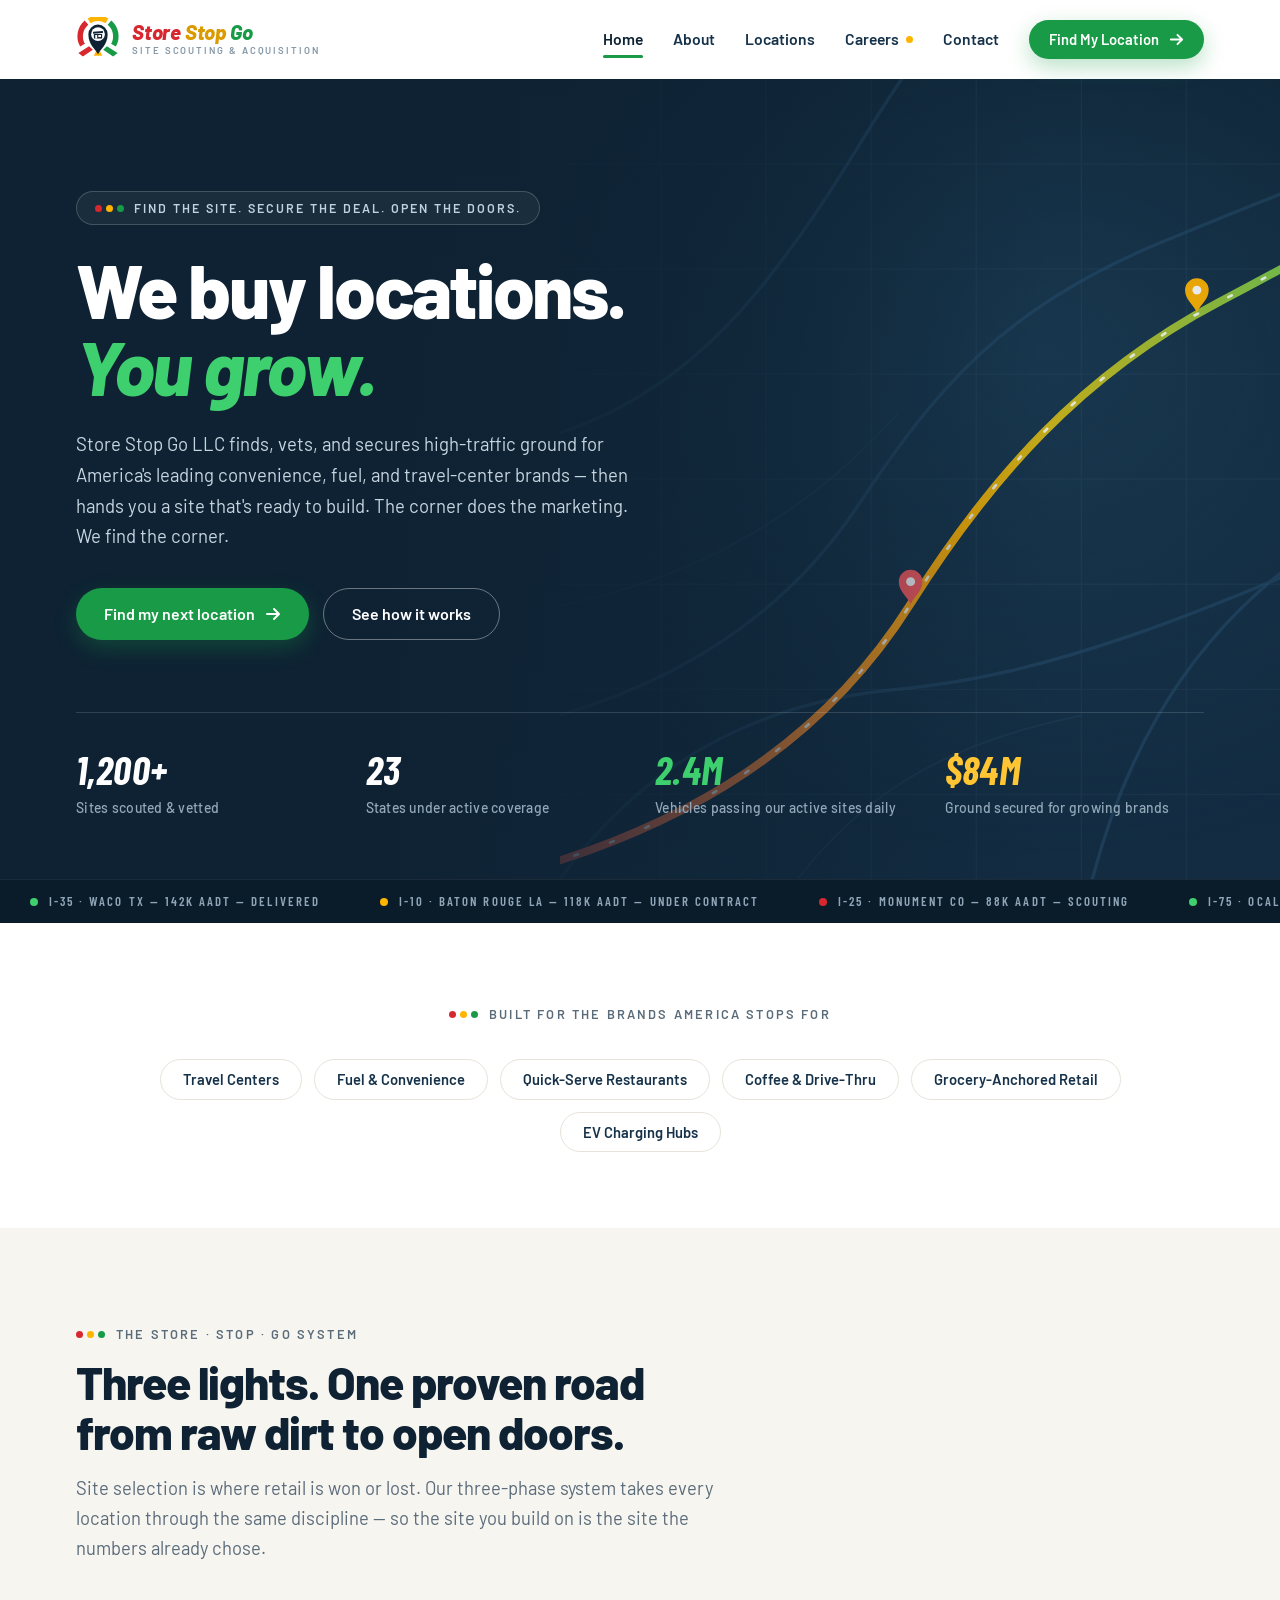
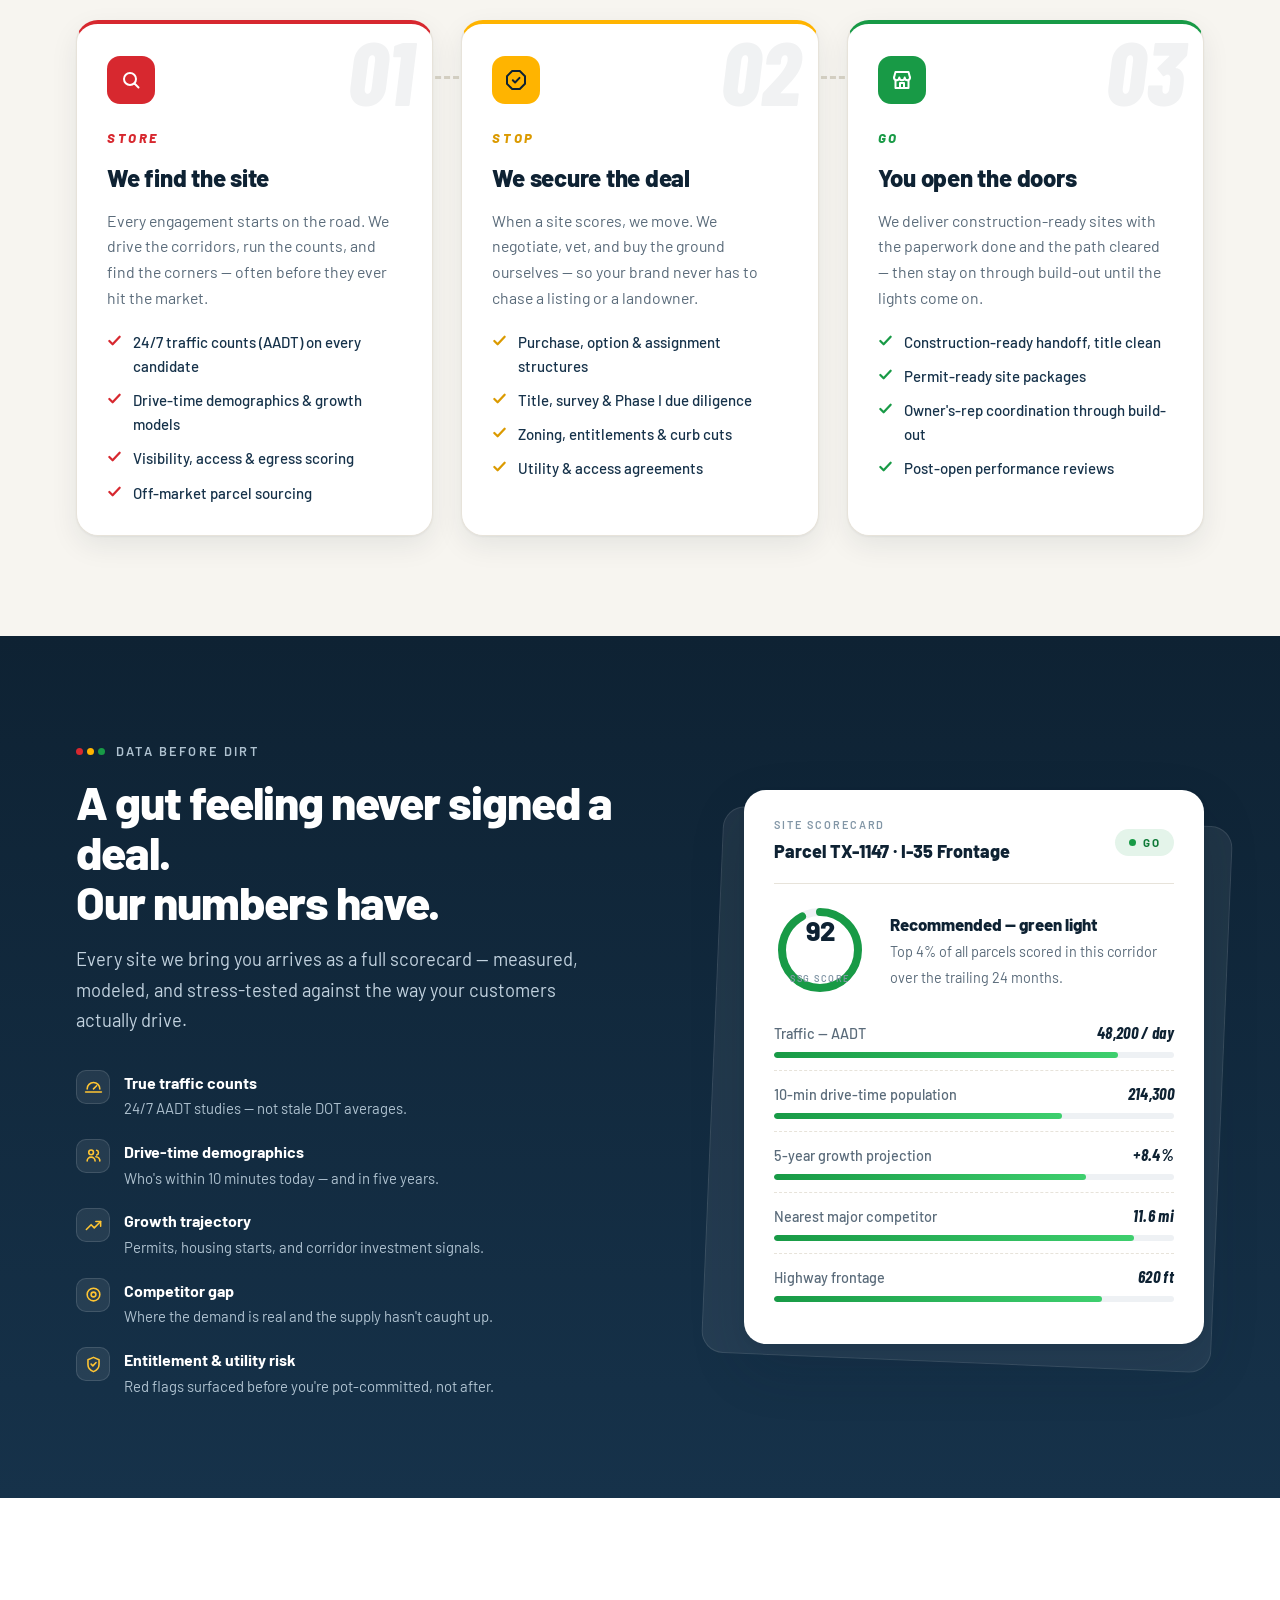
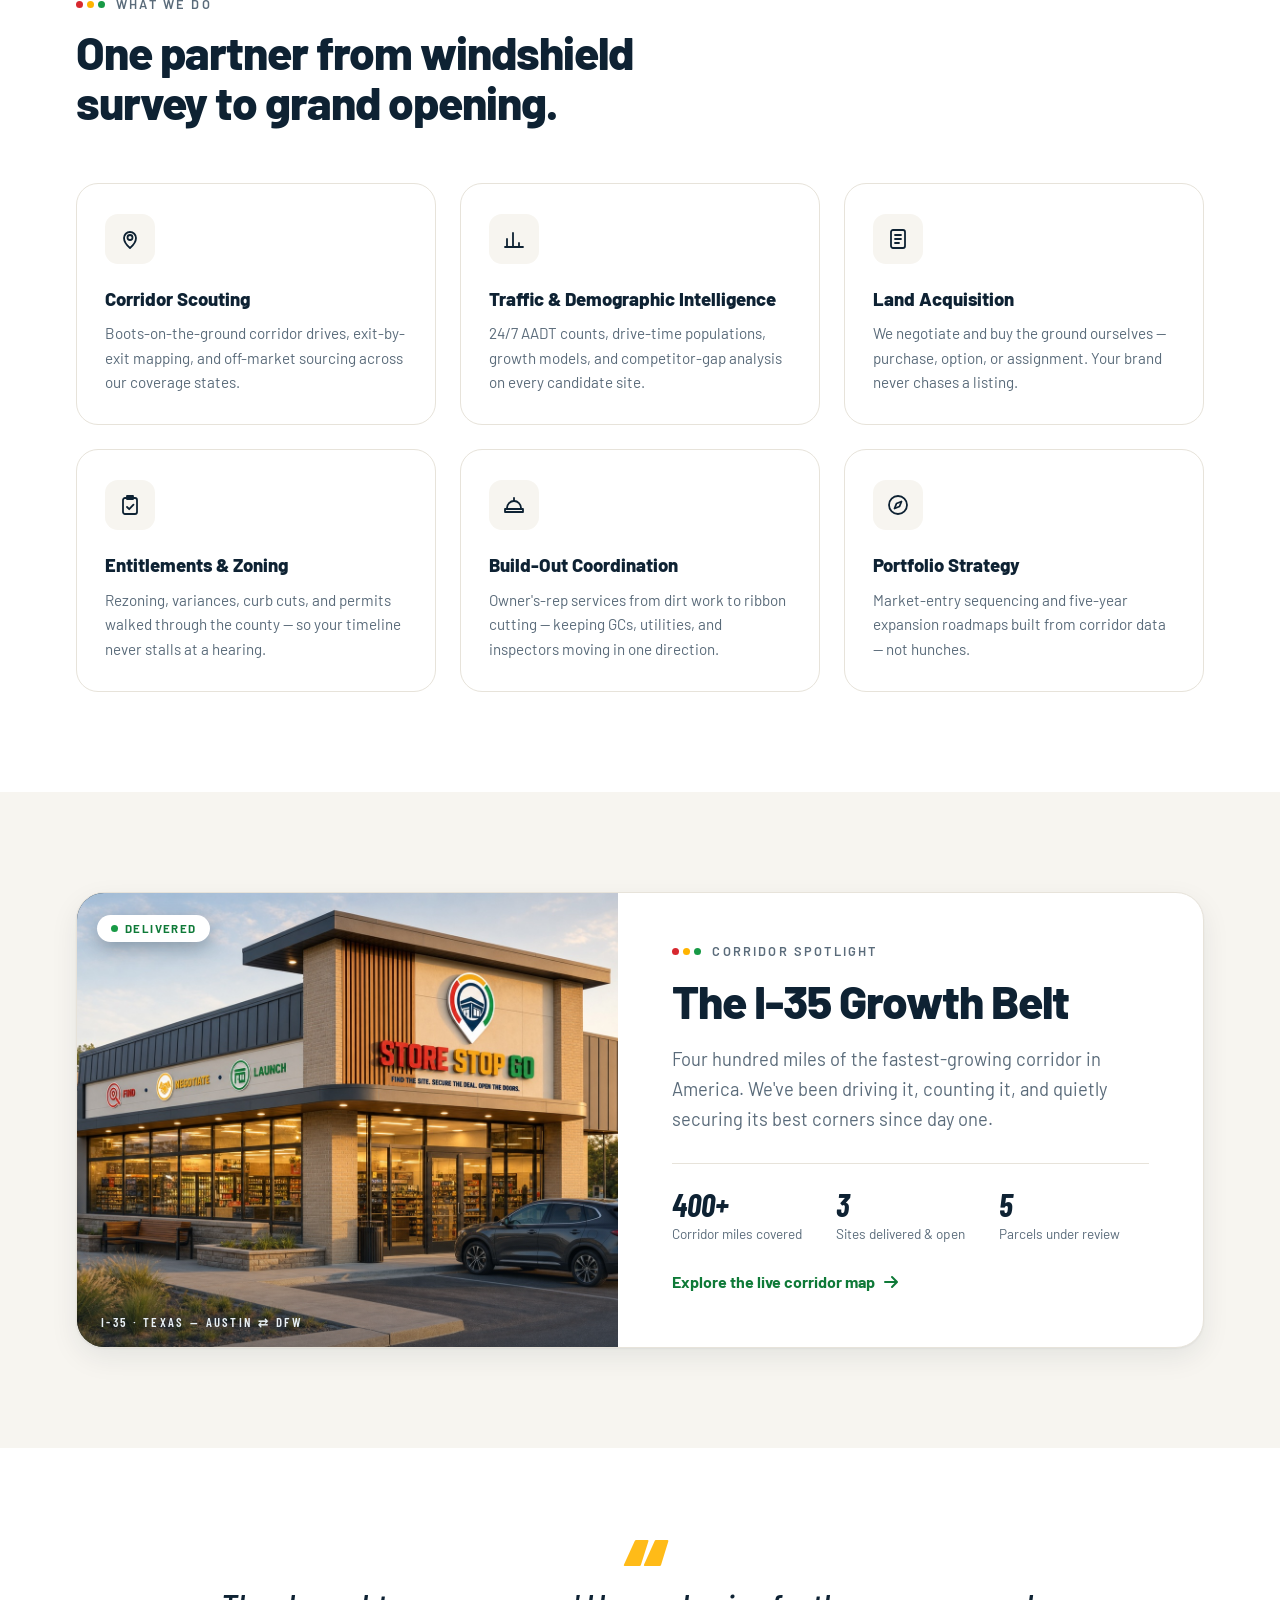
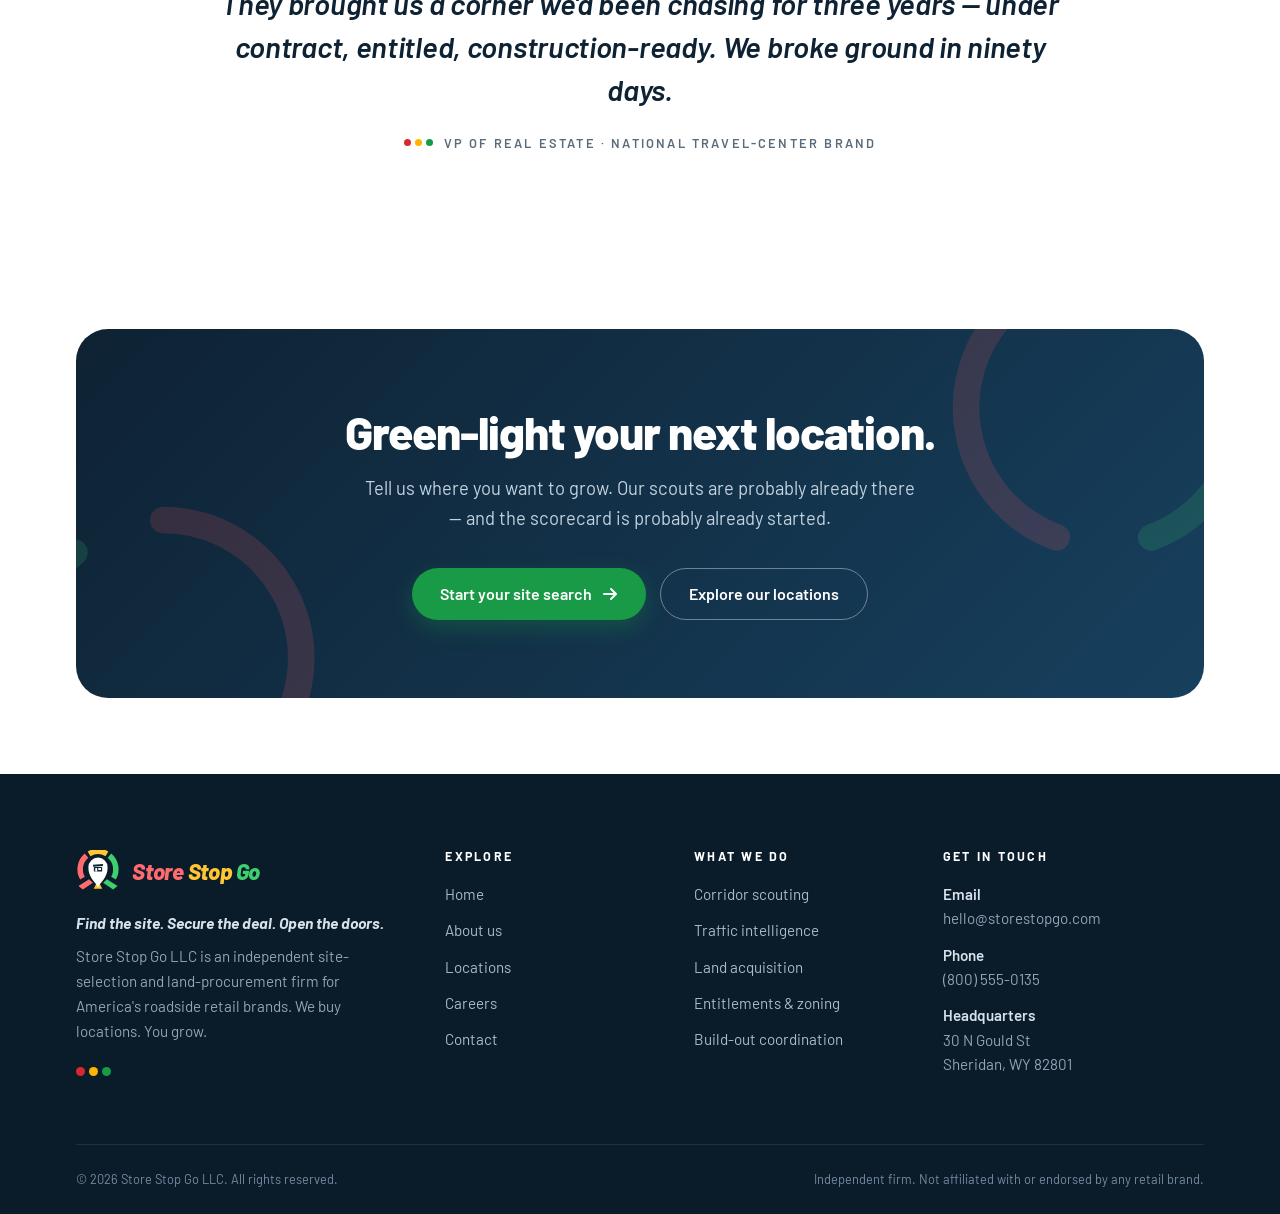
==== commit a4e148e4: "Move headquarters to Sheridan, Wyoming Updates the contact card and all five footers to 30 N Gould S" ====
--- a/index.html
+++ b/index.html
@@ -5,6 +5,19 @@
 <meta name="viewport" content="width=device-width, initial-scale=1.0">
 <title>Store Stop Go LLC — We Buy Locations. You Grow.</title>
 <meta name="description" content="Store Stop Go LLC is an independent site-selection and land-procurement firm for America's roadside retail brands. We scout corridors, count the traffic, secure the ground, and deliver locations ready to grow.">
+<meta property="og:site_name" content="Store Stop Go LLC">
+<meta property="og:type" content="website">
+<meta property="og:title" content="Store Stop Go LLC — We Buy Locations. You Grow.">
+<meta property="og:description" content="Store Stop Go LLC is an independent site-selection and land-procurement firm for America's roadside retail brands. We scout corridors, count the traffic, secure the ground, and deliver locations ready to grow.">
+<meta property="og:url" content="https://storestopgo.com/">
+<meta property="og:image" content="https://storestopgo.com/assets/og-cover.jpg">
+<meta property="og:image:width" content="1200">
+<meta property="og:image:height" content="630">
+<meta property="og:image:alt" content="A delivered Store Stop Go flagship convenience store at golden hour">
+<meta name="twitter:card" content="summary_large_image">
+<meta name="twitter:title" content="Store Stop Go LLC — We Buy Locations. You Grow.">
+<meta name="twitter:description" content="Store Stop Go LLC is an independent site-selection and land-procurement firm for America's roadside retail brands. We scout corridors, count the traffic, secure the ground, and deliver locations ready to grow.">
+<meta name="twitter:image" content="https://storestopgo.com/assets/og-cover.jpg">
 <link rel="icon" href='data:image/svg+xml,<svg xmlns="http://www.w3.org/2000/svg" viewBox="0 0 64 64"><path d="M15.3 8.1A26 26 0 0 0 23.1 52.4" fill="none" stroke="%23D7282F" stroke-width="8" stroke-linecap="round"/><path d="M19 5.5A26 26 0 0 1 45 5.5" fill="none" stroke="%23FFB400" stroke-width="8" stroke-linecap="round"/><path d="M48.7 8.1A26 26 0 0 1 40.9 52.4" fill="none" stroke="%23189A46" stroke-width="8" stroke-linecap="round"/><path d="M32 56C27 47 18.5 40.5 18.5 27.5A13.5 13.5 0 1 1 45.5 27.5C45.5 40.5 37 47 32 56Z" fill="%230E2233"/></svg>'>
 <link rel="apple-touch-icon" href="assets/apple-touch-icon.png">
 <link rel="preconnect" href="https://fonts.googleapis.com">
@@ -408,7 +421,7 @@
         <ul class="foot-contact">
           <li><span><b>Email</b><br><a href="mailto:hello@storestopgo.com">hello@storestopgo.com</a></span></li>
           <li><span><b>Phone</b><br><a href="tel:+18005550135">(800) 555-0135</a></span></li>
-          <li><span><b>Headquarters</b><br>Dallas–Fort Worth, Texas</span></li>
+          <li><span><b>Headquarters</b><br>30 N Gould St<br>Sheridan, WY 82801</span></li>
         </ul>
       </div>
     </div>
--- a/css/style.css
+++ b/css/style.css
@@ -400,6 +400,7 @@
 .crit span:hover{border-color:var(--green)}
 .form-foot{grid-column:1/-1;display:flex;align-items:center;justify-content:space-between;gap:18px;flex-wrap:wrap;margin-top:6px}
 .form-foot small{color:var(--muted);font-size:.82rem;max-width:34ch}
+.form-error{grid-column:1/-1;margin:0;padding:14px 16px;border-radius:12px;background:var(--red-t);color:var(--red-d);font-size:.92rem;font-weight:600;line-height:1.5;border:1px solid rgba(215,40,47,.22)}
 .form-success{text-align:center;padding:60px 30px;display:grid;gap:14px;justify-items:center}
 .form-success .ok-ring{width:84px;height:84px;border-radius:50%;background:var(--green-t);display:grid;place-items:center;color:var(--green-d)}
 .faq{max-width:820px;margin-inline:auto;display:grid;gap:14px}
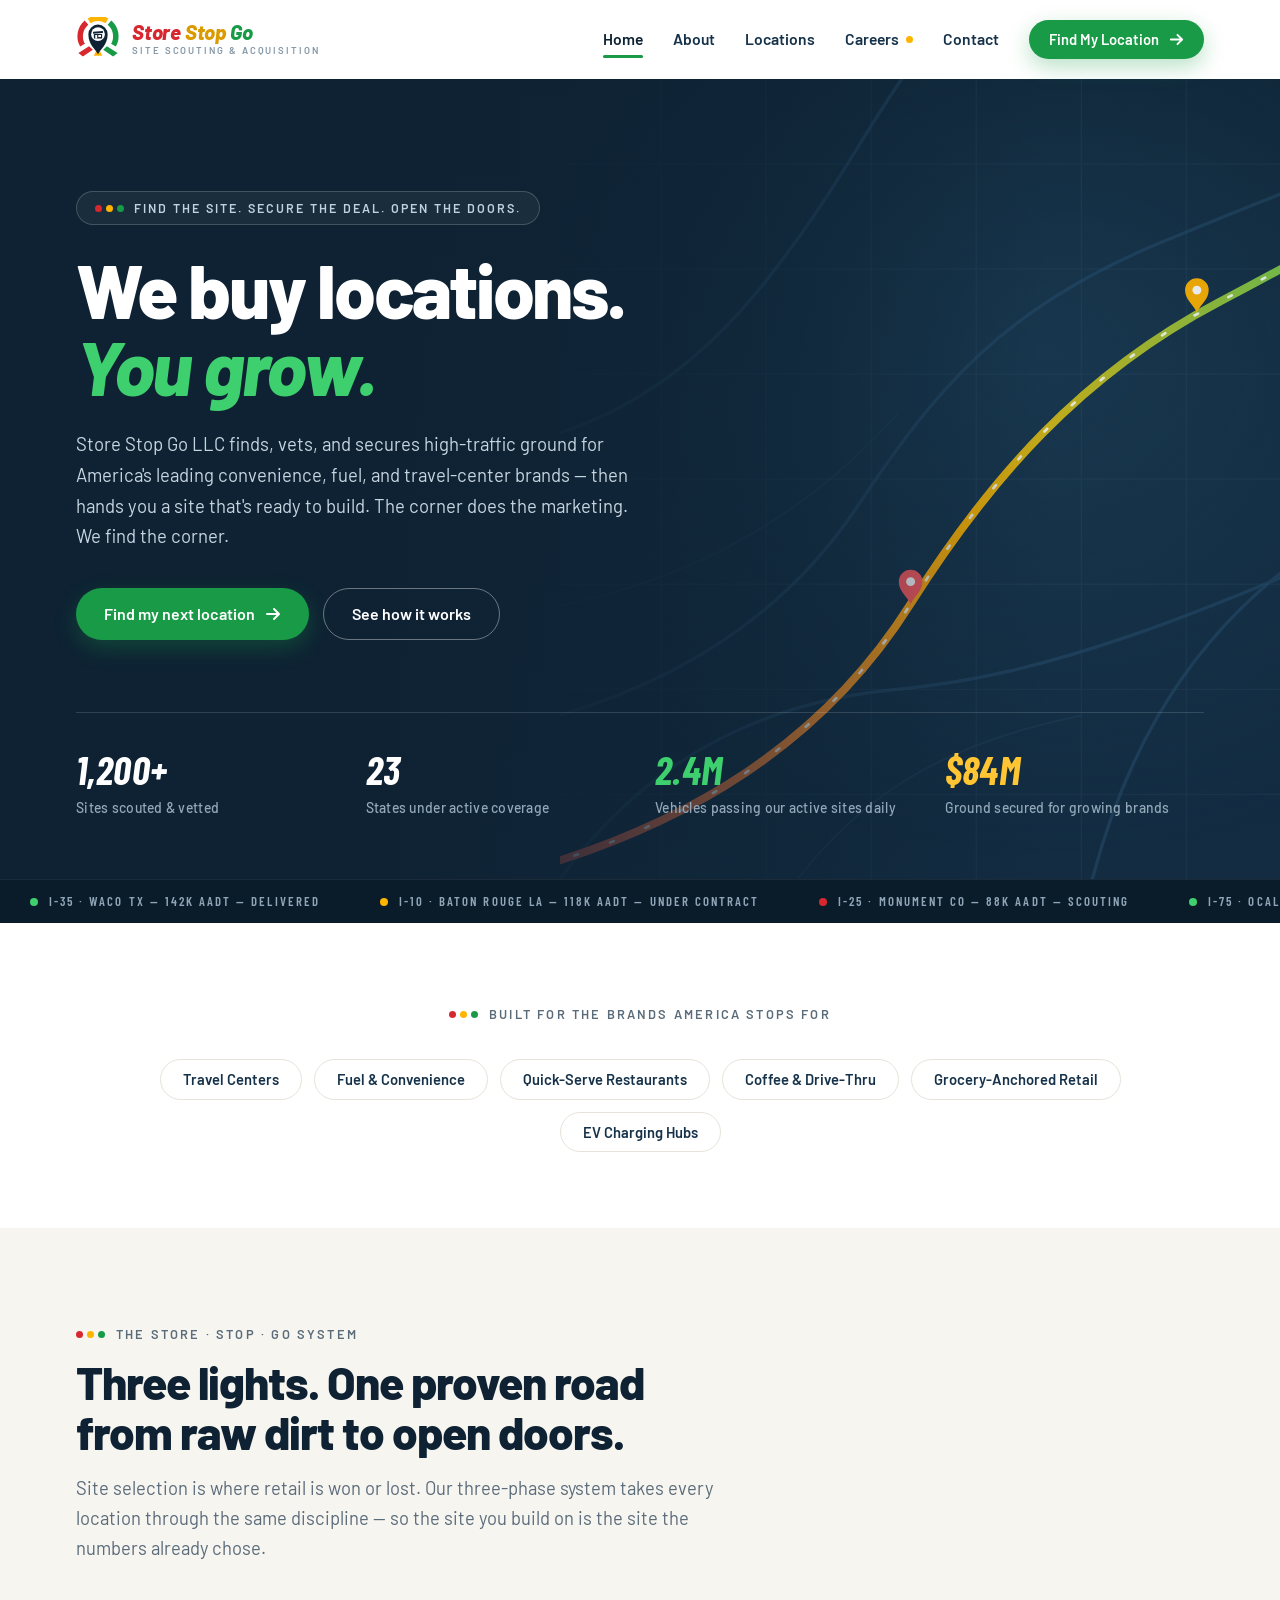
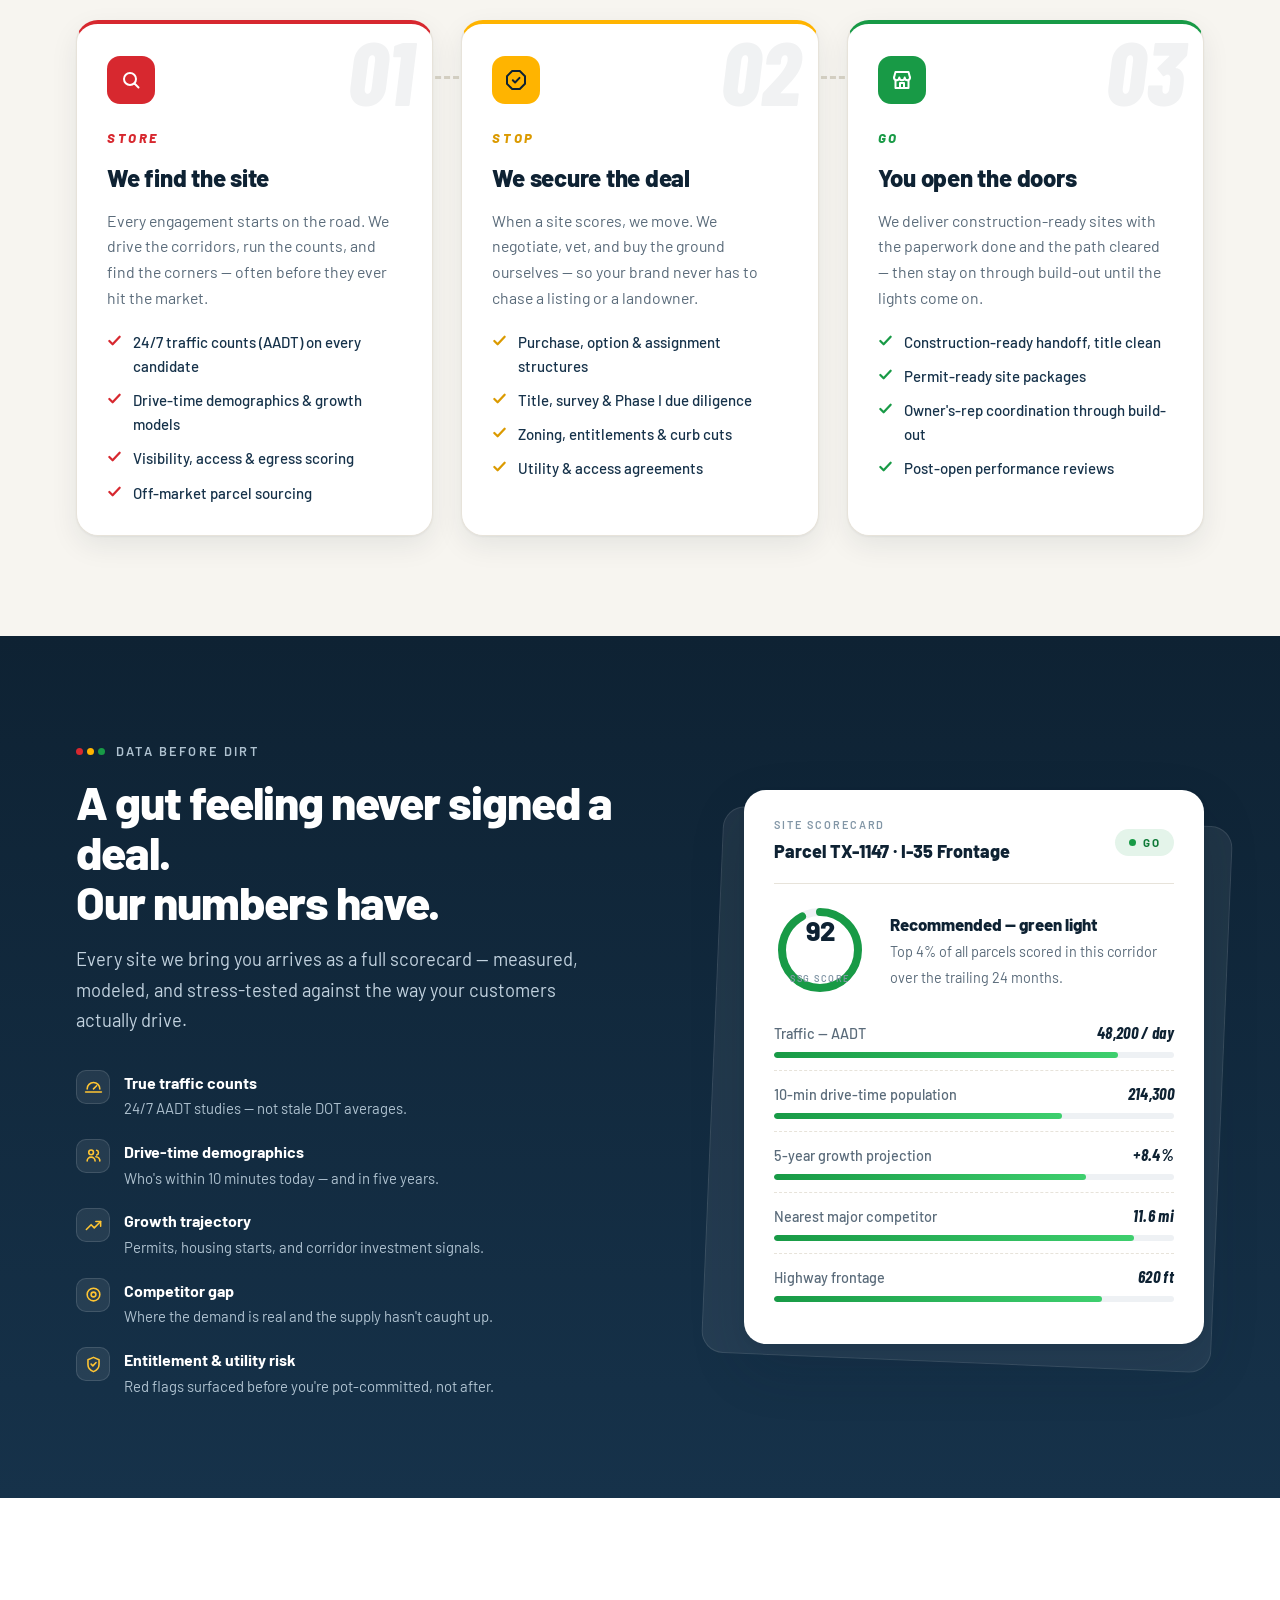
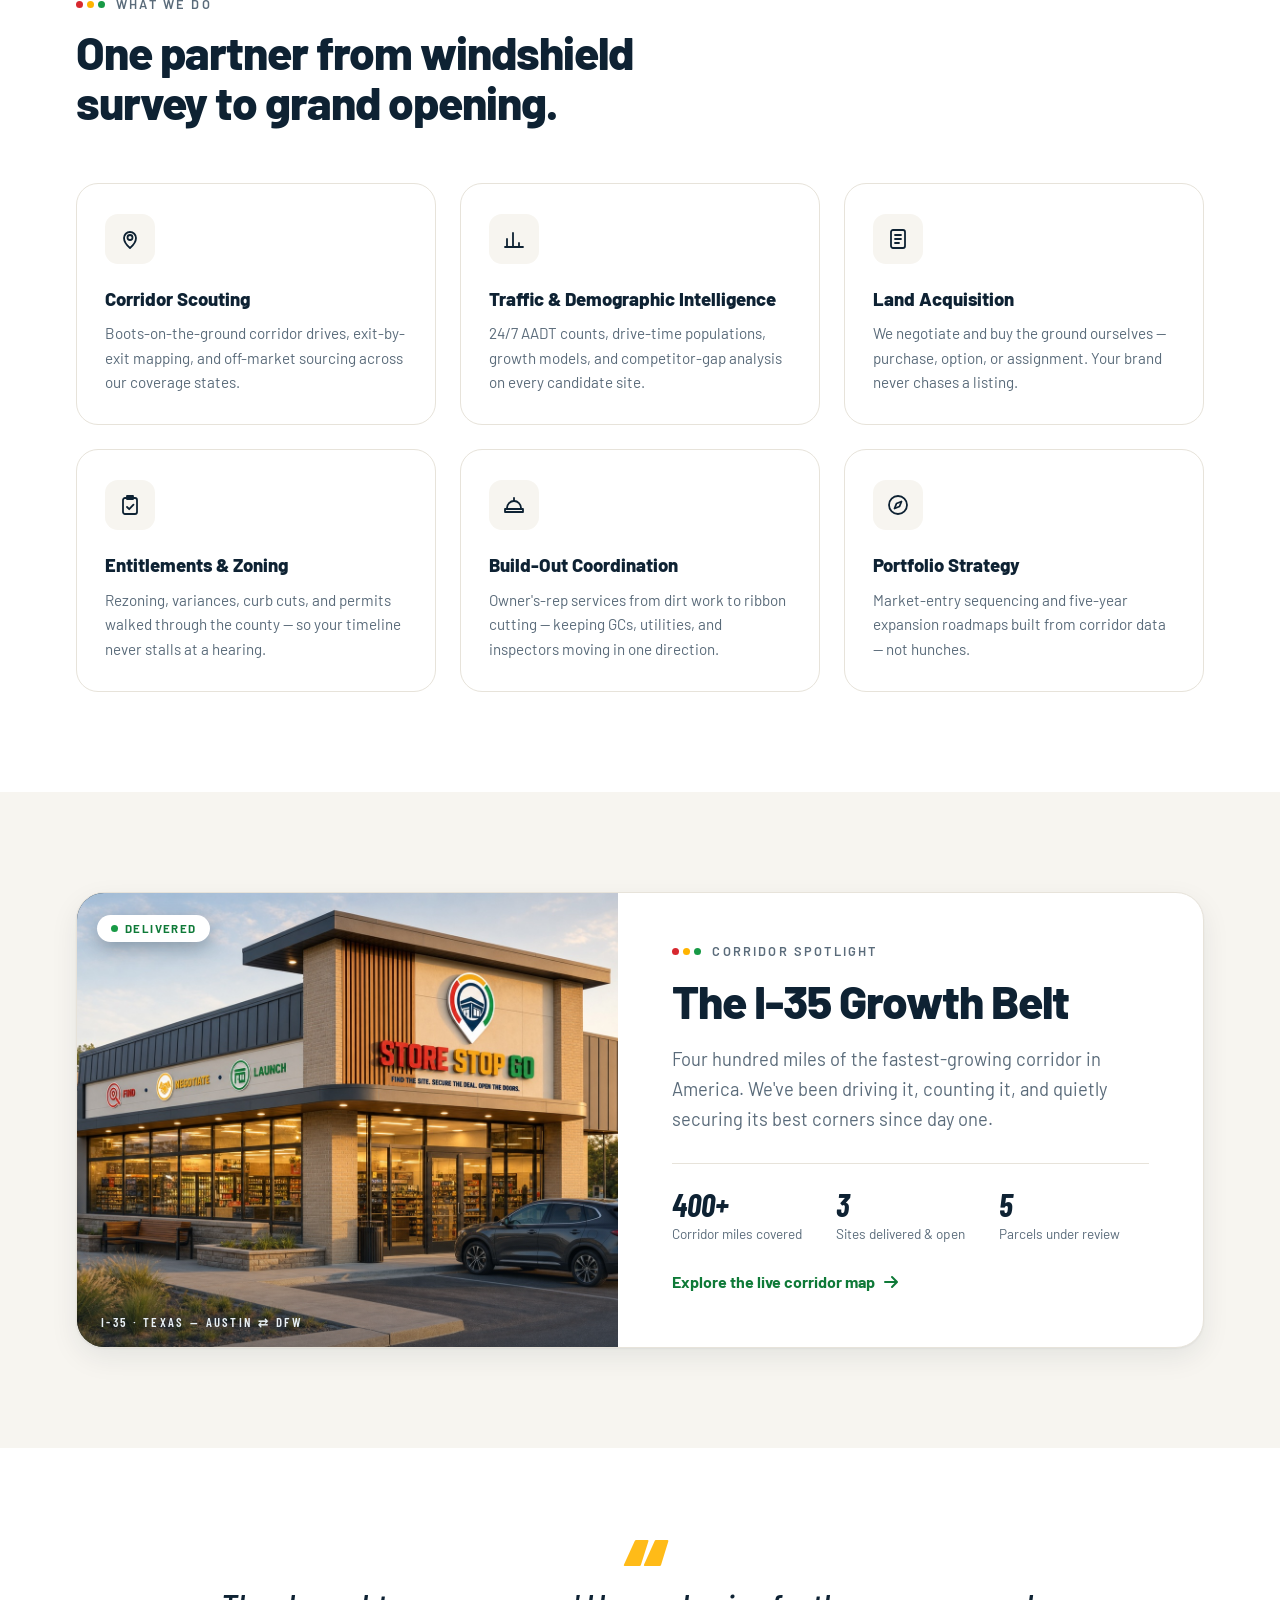
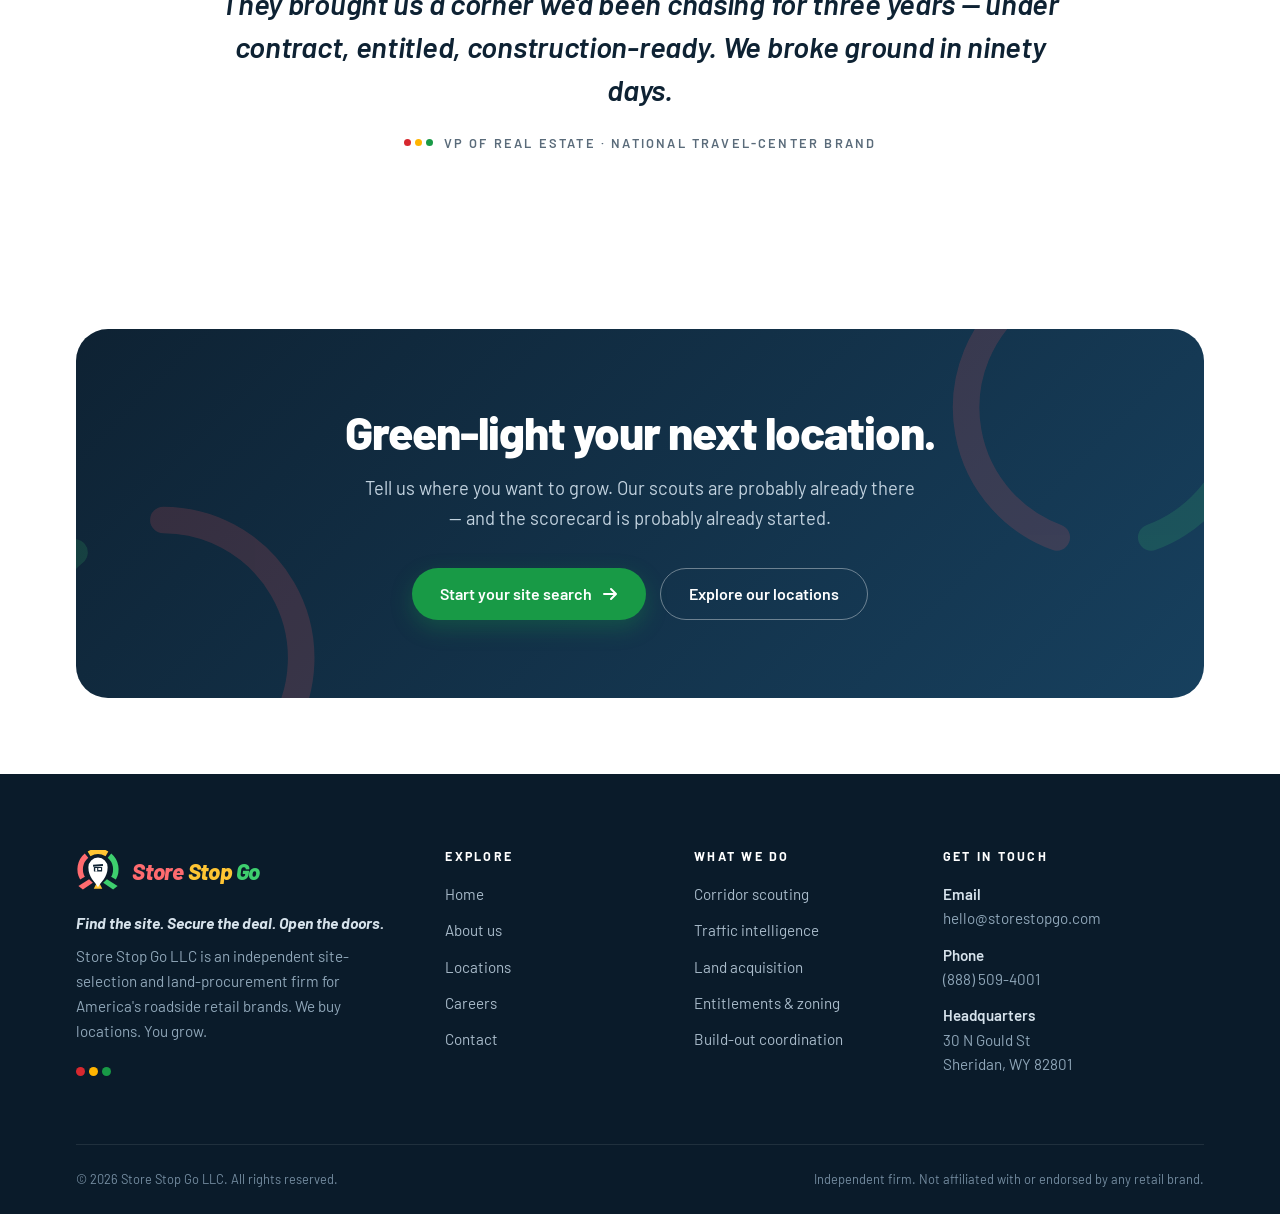
==== commit fb3eeb5a: "Replace placeholder phone with real number (888) 509-4001 Updates tel: links and display text across" ====
--- a/index.html
+++ b/index.html
@@ -420,7 +420,7 @@
         <h4>Get in touch</h4>
         <ul class="foot-contact">
           <li><span><b>Email</b><br><a href="mailto:hello@storestopgo.com">hello@storestopgo.com</a></span></li>
-          <li><span><b>Phone</b><br><a href="tel:+18005550135">(800) 555-0135</a></span></li>
+          <li><span><b>Phone</b><br><a href="tel:+18885094001">(888) 509-4001</a></span></li>
           <li><span><b>Headquarters</b><br>30 N Gould St<br>Sheridan, WY 82801</span></li>
         </ul>
       </div>
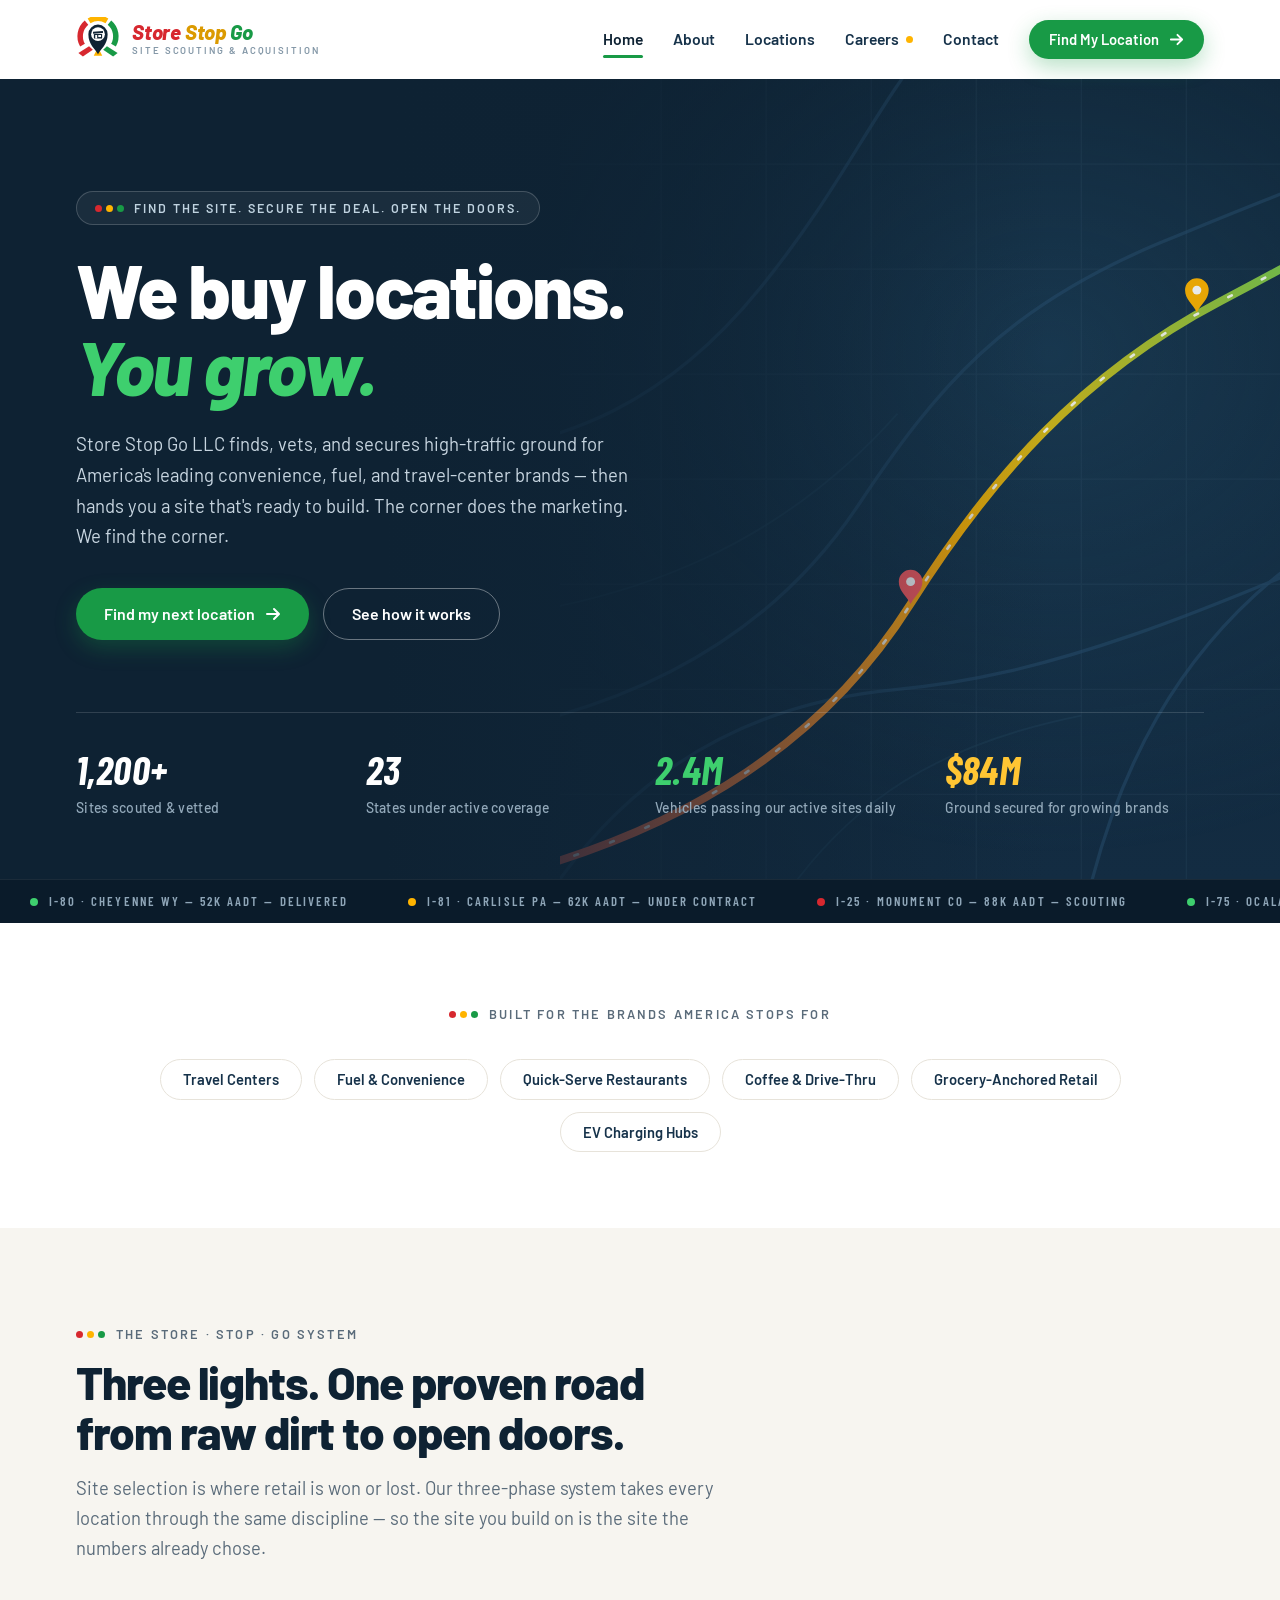
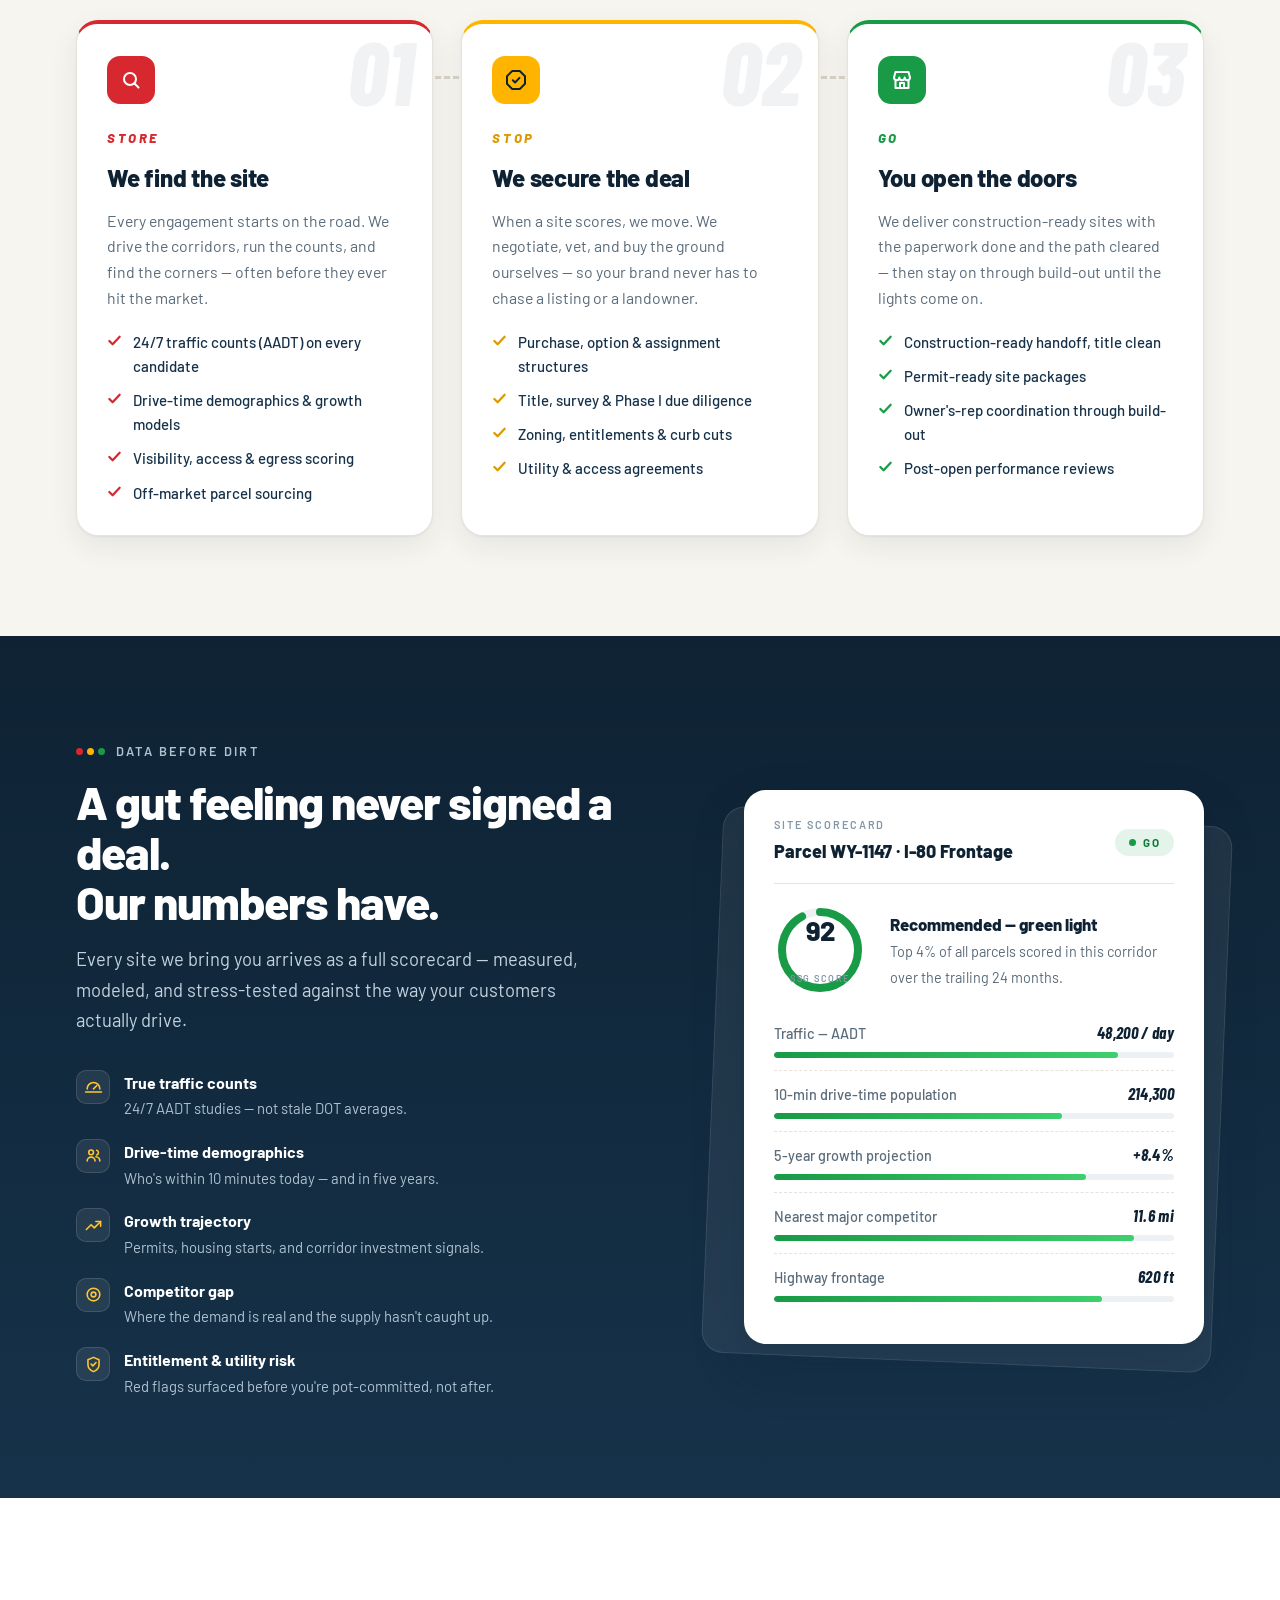
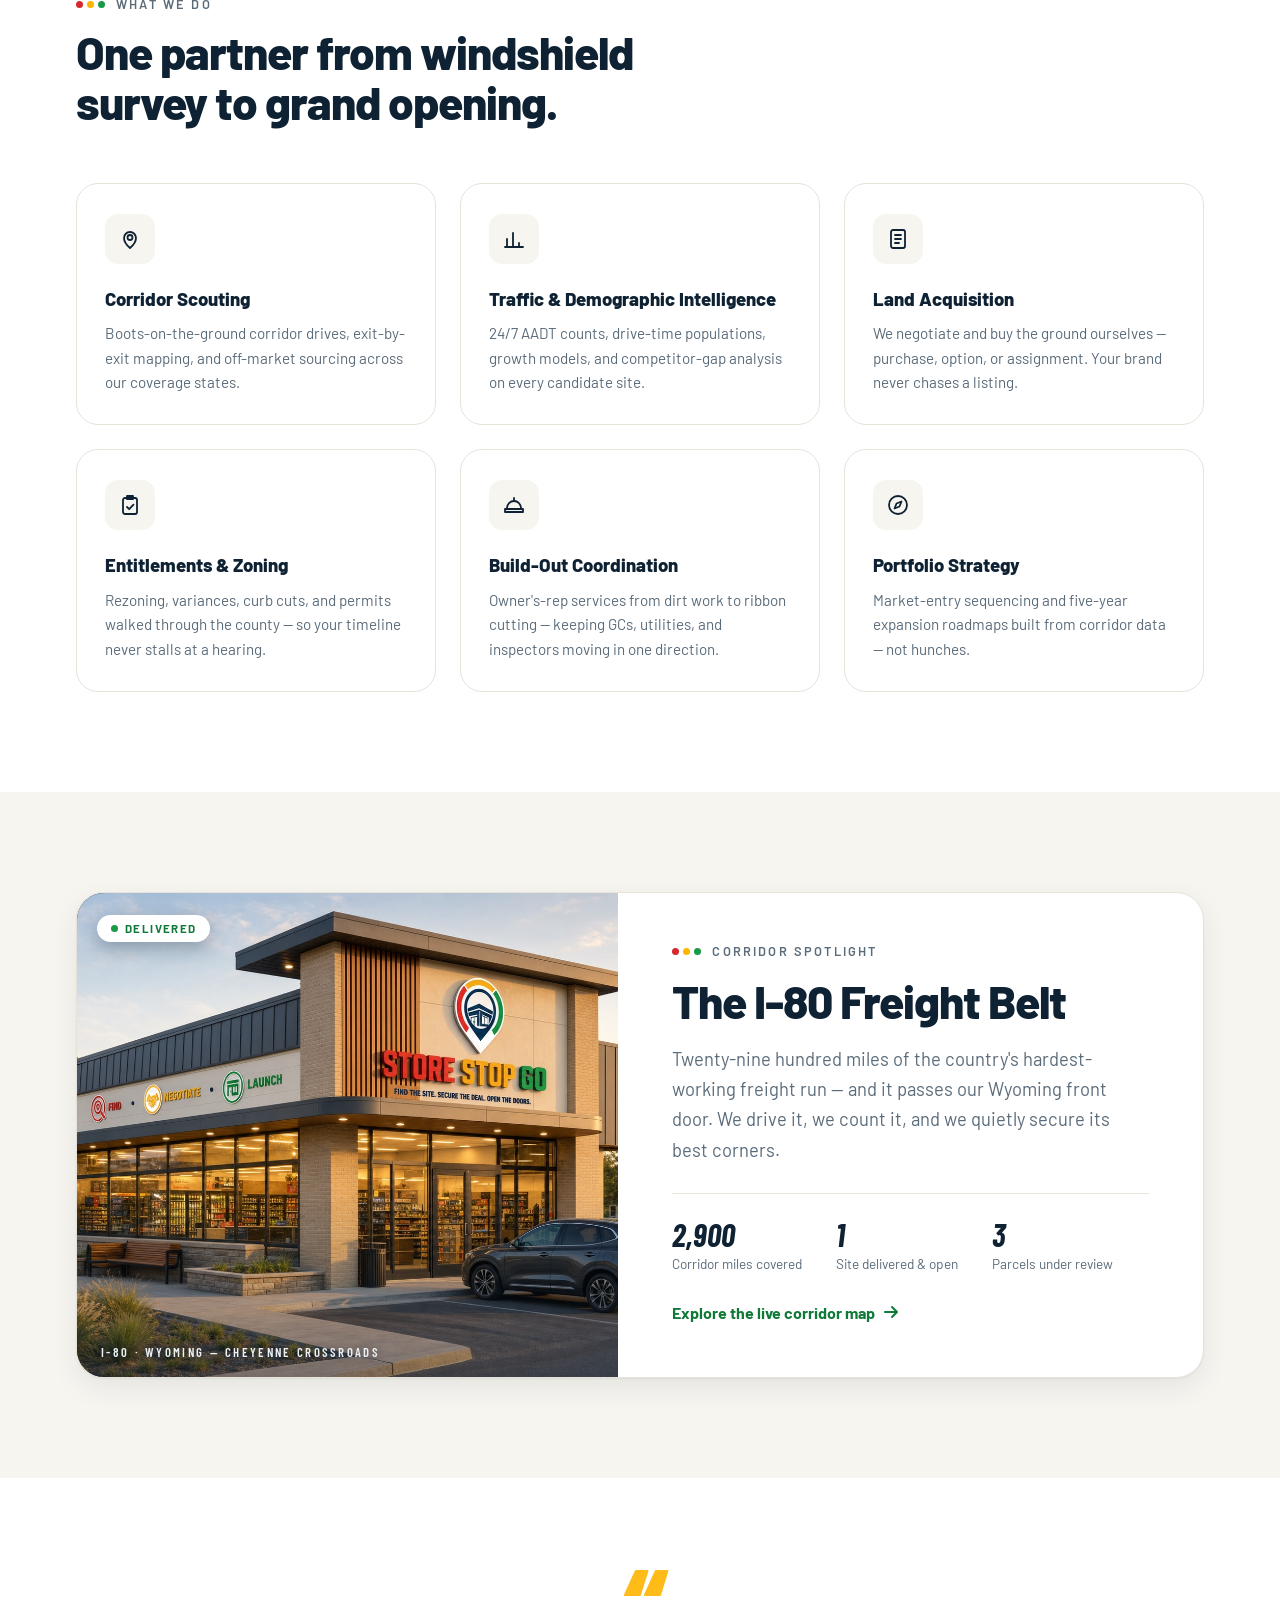
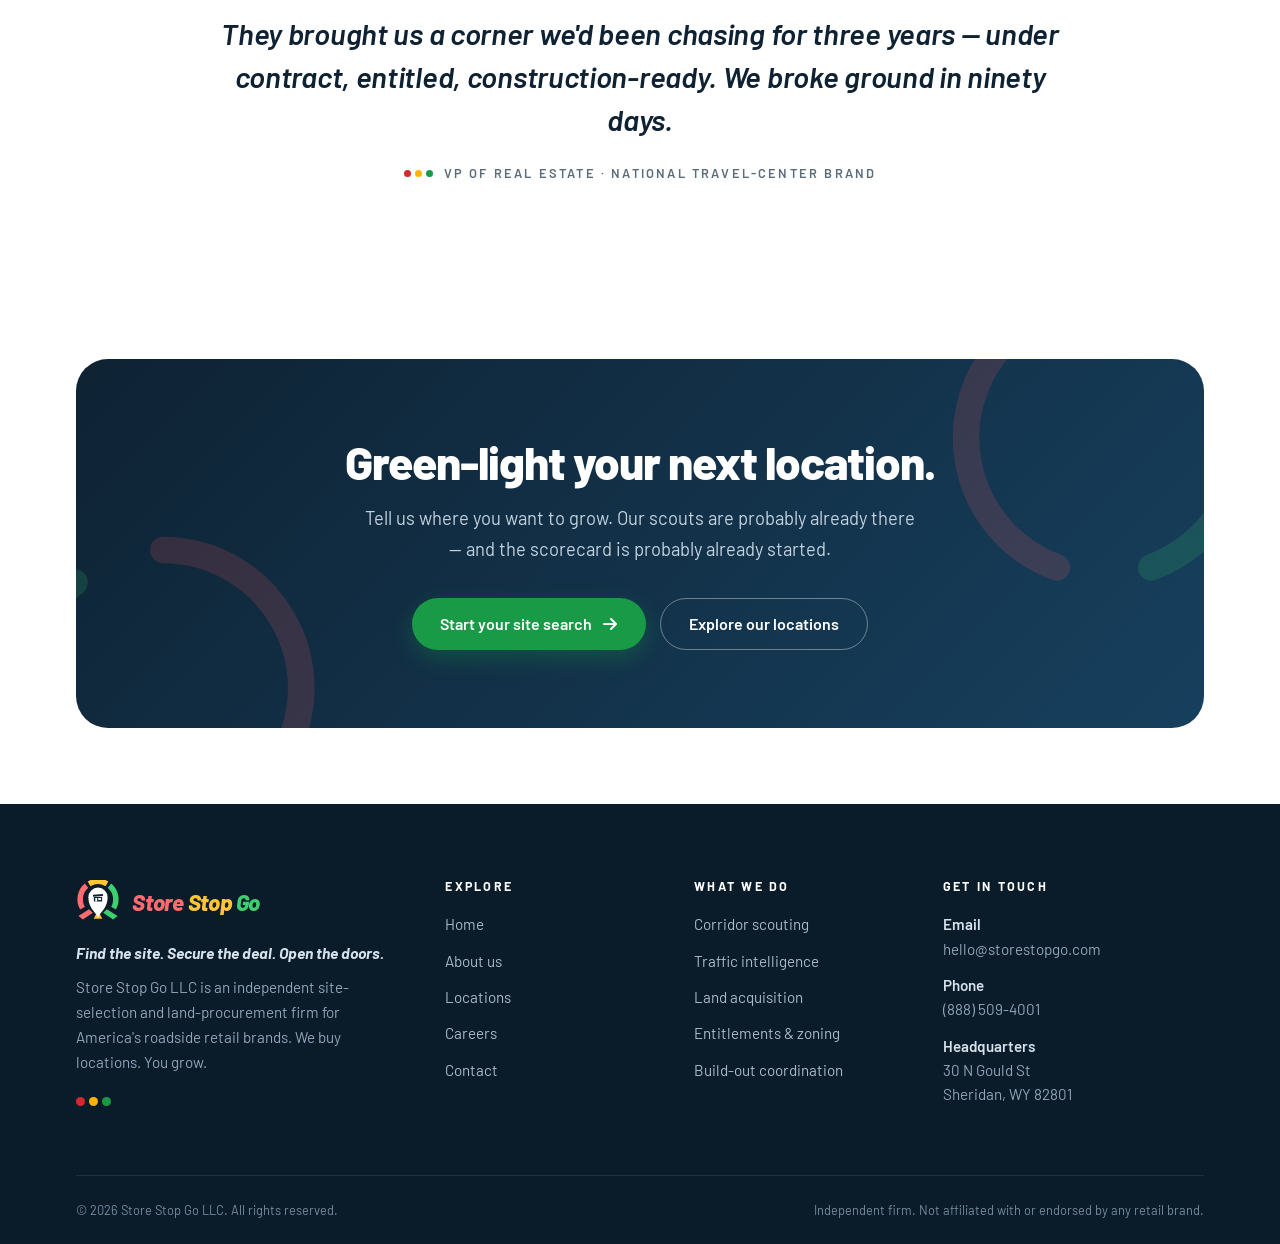
==== commit 4cecfc7b: "Rework locations: drop TX/LA/OK, scatter nationwide Map now covers 15 sites across 15 states from Or" ====
--- a/index.html
+++ b/index.html
@@ -128,22 +128,22 @@
   <!-- ======================= TICKER ======================= -->
   <div class="ticker" aria-hidden="true">
     <div class="ticker-track">
-      <span class="tick"><i class="g"></i>I-35 · Waco TX — 142K AADT — Delivered</span>
-      <span class="tick"><i class="a"></i>I-10 · Baton Rouge LA — 118K AADT — Under contract</span>
+      <span class="tick"><i class="g"></i>I-80 · Cheyenne WY — 52K AADT — Delivered</span>
+      <span class="tick"><i class="a"></i>I-81 · Carlisle PA — 62K AADT — Under contract</span>
       <span class="tick"><i class="r"></i>I-25 · Monument CO — 88K AADT — Scouting</span>
       <span class="tick"><i class="g"></i>I-75 · Ocala FL — 96K AADT — Delivered</span>
       <span class="tick"><i class="a"></i>I-40 · Crossville TN — 46K AADT — Under contract</span>
       <span class="tick"><i class="r"></i>I-44 · Springfield MO — 62K AADT — Scouting</span>
       <span class="tick"><i class="a"></i>I-65 · Athens AL — 74K AADT — Under contract</span>
-      <span class="tick"><i class="r"></i>I-35 · Ardmore OK — 51K AADT — Scouting</span>
-      <span class="tick"><i class="g"></i>I-35 · Waco TX — 142K AADT — Delivered</span>
-      <span class="tick"><i class="a"></i>I-10 · Baton Rouge LA — 118K AADT — Under contract</span>
+      <span class="tick"><i class="r"></i>I-90 · Rapid City SD — 29K AADT — Scouting</span>
+      <span class="tick"><i class="g"></i>I-80 · Cheyenne WY — 52K AADT — Delivered</span>
+      <span class="tick"><i class="a"></i>I-81 · Carlisle PA — 62K AADT — Under contract</span>
       <span class="tick"><i class="r"></i>I-25 · Monument CO — 88K AADT — Scouting</span>
       <span class="tick"><i class="g"></i>I-75 · Ocala FL — 96K AADT — Delivered</span>
       <span class="tick"><i class="a"></i>I-40 · Crossville TN — 46K AADT — Under contract</span>
       <span class="tick"><i class="r"></i>I-44 · Springfield MO — 62K AADT — Scouting</span>
       <span class="tick"><i class="a"></i>I-65 · Athens AL — 74K AADT — Under contract</span>
-      <span class="tick"><i class="r"></i>I-35 · Ardmore OK — 51K AADT — Scouting</span>
+      <span class="tick"><i class="r"></i>I-90 · Rapid City SD — 29K AADT — Scouting</span>
     </div>
   </div>
 
@@ -236,7 +236,7 @@
         <div class="score-back" aria-hidden="true"></div>
         <article class="score-card" aria-label="Sample site scorecard">
           <div class="score-head">
-            <div><small>Site Scorecard</small><strong>Parcel TX-1147 · I-35 Frontage</strong></div>
+            <div><small>Site Scorecard</small><strong>Parcel WY-1147 · I-80 Frontage</strong></div>
             <span class="chip chip--go"><i></i>Go</span>
           </div>
           <div class="score-body">
@@ -313,16 +313,16 @@
         <div class="spot-map spot-map--photo">
           <img src="assets/storefront-flagship.jpg" alt="Modern flagship convenience store at golden hour, delivered under the Store Stop Go program" loading="lazy">
           <span class="spot-tag"><span class="chip chip--go"><i></i>Delivered</span></span>
-          <span class="spot-cap">I-35 · Texas — Austin ⇄ DFW</span>
+          <span class="spot-cap">I-80 · Wyoming — Cheyenne Crossroads</span>
         </div>
         <div class="spot-body">
           <span class="eyebrow"><span class="tri" aria-hidden="true"><i></i><i></i><i></i></span>Corridor spotlight</span>
-          <h2 class="h2">The I-35 Growth Belt</h2>
-          <p class="lead">Four hundred miles of the fastest-growing corridor in America. We've been driving it, counting it, and quietly securing its best corners since day one.</p>
+          <h2 class="h2">The I-80 Freight Belt</h2>
+          <p class="lead">Twenty-nine hundred miles of the country's hardest-working freight run — and it passes our Wyoming front door. We drive it, we count it, and we quietly secure its best corners.</p>
           <div class="spot-stats">
-            <div><b>400+</b><span>Corridor miles covered</span></div>
-            <div><b>3</b><span>Sites delivered &amp; open</span></div>
-            <div><b>5</b><span>Parcels under review</span></div>
+            <div><b>2,900</b><span>Corridor miles covered</span></div>
+            <div><b>1</b><span>Site delivered &amp; open</span></div>
+            <div><b>3</b><span>Parcels under review</span></div>
           </div>
           <a class="link-more" href="locations.html">Explore the live corridor map
             <svg width="16" height="16" viewBox="0 0 16 16" fill="none" stroke="currentColor" stroke-width="2" stroke-linecap="round" stroke-linejoin="round" aria-hidden="true"><path d="M2 8h11M9 3l5 5-5 5"/></svg>
